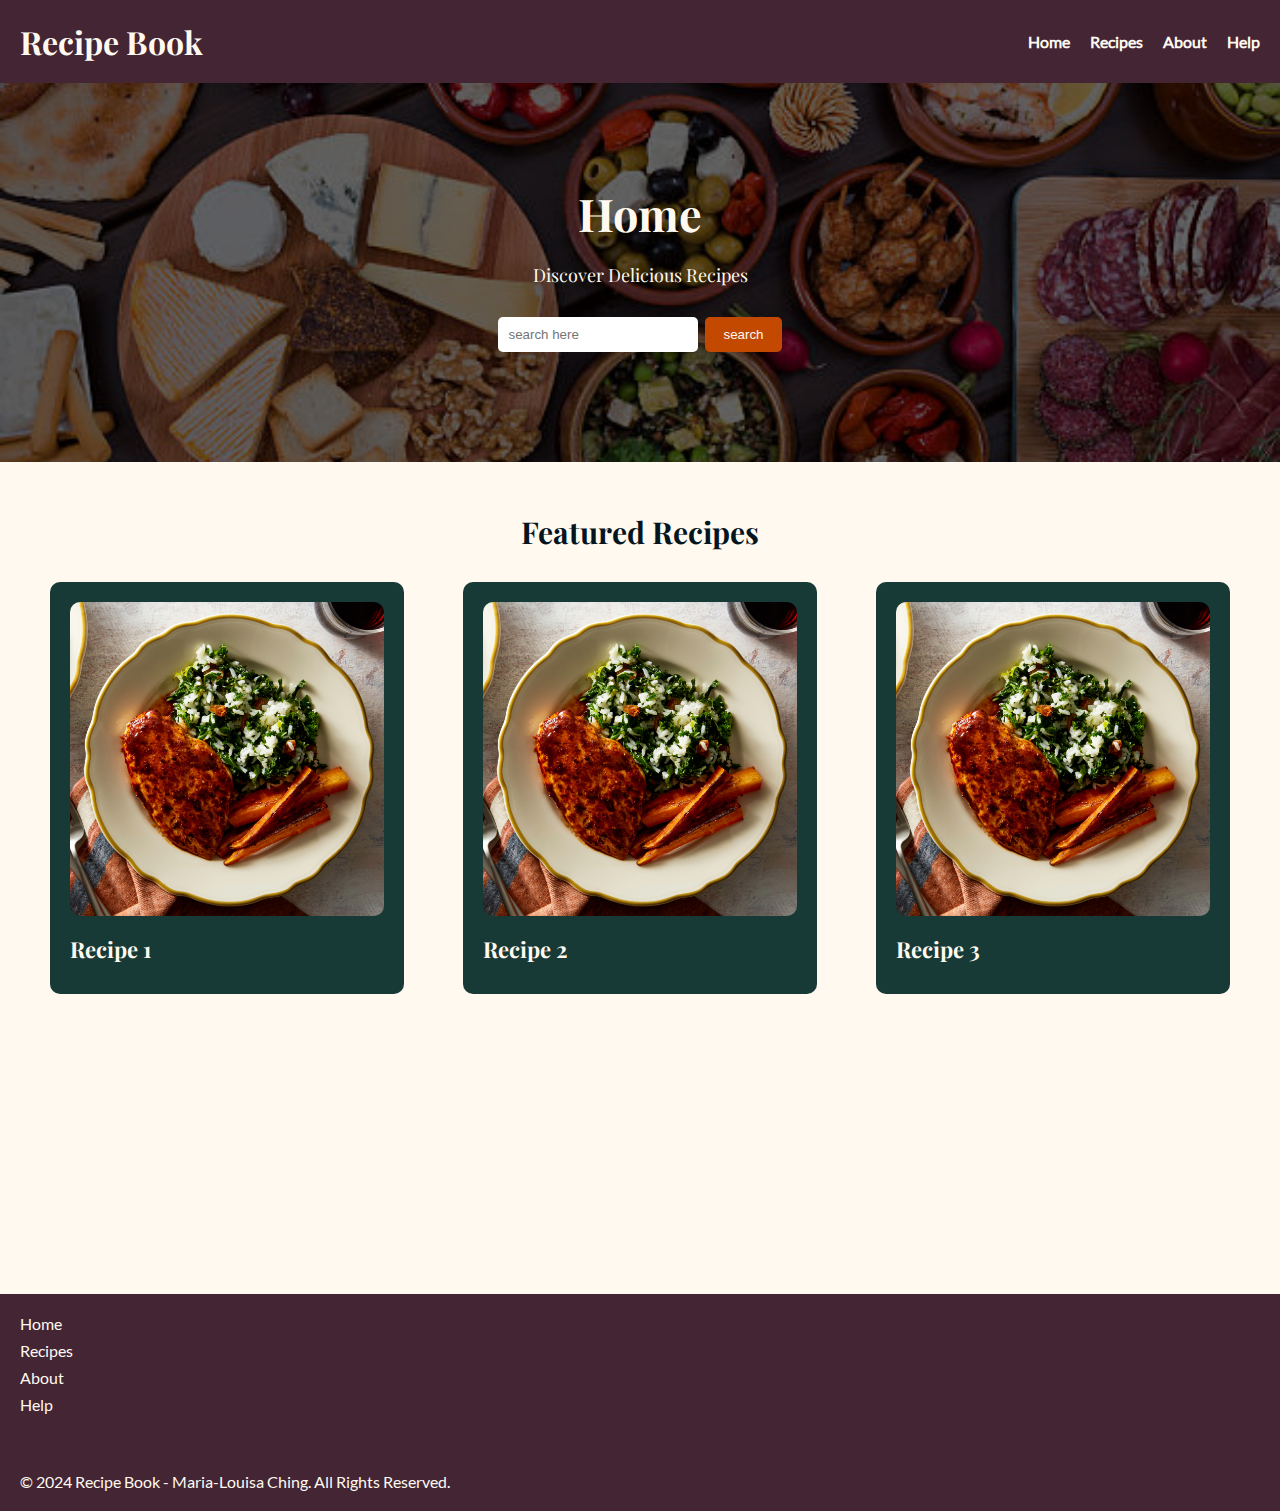
==== index.html @ 3e9623e8 "❕clean" ====
<!DOCTYPE html>
<html lang="en">
<head>
    <meta charset="UTF-8">
    <meta name="viewport" content="width=device-width, initial-scale=1.0">
    <title>home</title>
    <link rel="stylesheet" href="recipes.css">
</head>
<body>

<!-- navigation bar -->
    <header>
        <div class="logo">
            <h1>Recipe Book</h1>
        </div>
        <nav>
            <ul id="nav-list">
                <li><a href="index.html">Home</a></li>
                <li><a href="recipes.html">Recipes</a></li>
                <li><a href="about.html">About</a></li>
                <li><a href="help.html">Help</a></li>
            </ul>
            <!-- Hamburger Menu Icon -->
            <div class="hamburger" id="hamburger">
                <span></span>
                <span></span>
                <span></span>
            </div>
        </nav>
    </header>

<!-- hero -->
    <section class="hero">
        <div class="hero-text">
            <h2>Home</h2>
            <p>Discover Delicious Recipes</p>
            <form action="#" class="search-bar">
                <input type="text" placeholder="search here">
                <button type="submit">search</button>
            </form>
        </div>
    </section>

<!-- featured recipes -->
    <section class="featured-recipes">
        <h2>Featured Recipes</h2>
        <div class="recipe-grid">
            <div class="recipe-card"><a href="recipe-01.html">
                <img src="images/recipe-01.jpg" alt="Recipe 1">
                <h3>Recipe 1</h3></a>
            </div>
            <div class="recipe-card"><a href="recipe-01.html">
                <img src="images/recipe-01.jpg" alt="Recipe 2">
                <h3>Recipe 2</h3></a>
            </div>
            <div class="recipe-card"><a href="recipe-01.html">
                <img src="images/recipe-01.jpg" alt="Recipe 3">
                <h3>Recipe 3</h3></a>
            </div>
        </div>
    </section>

<!-- footer -->
    <footer>
        <div class="footer-links">
            <ul>
                <li><a href="index.html">Home</a></li>
                <li><a href="recipes.html">Recipes</a></li>
                <li><a href="about.html">About</a></li>
                <li><a href="help.html">Help</a></li>
            </ul>
            <p>&copy; 2024 Recipe Book - Maria-Louisa Ching. All Rights Reserved.</p>
        </div>
    </footer>

<!-- script -->
    <script>
        const hamburger = document.getElementById('hamburger');
        const navList = document.getElementById('nav-list');
    
        hamburger.addEventListener('click', () => {
            hamburger.classList.toggle('active');
            navList.classList.toggle('active');
        });
    </script>

</body>
</html>
---- recipes.css ----
/* ------------------------------------------ */
/* COLORS */
:root {
    --primary-bg-color: #fff9ef;
    --primary-font-color: #04151F;
    --secondary-bg-color: #183A37;
    --header-color: #432534;
    --accent-color: #C44900;
}

/* ------------------------------------------ */
/* FONTS */
@font-face {
    font-family: 'lato';
    src: url(fonts/lato/regular-body.ttf);
}

@font-face {
    font-family: 'playfair-display';
    src: url(fonts/playfair-display/regular-headings.ttf);
}


/* ------------------------------------------ */
/* ALL */
* {
    margin: 0;
    padding: 0;
    box-sizing: border-box;
}

body {
    font-family: lato;
    background-color: var(--primary-bg-color);
    color: var(--primary-font-color);
}

header {
    background-color: var(--header-color);
    padding: 20px;
    display: flex;
    justify-content: space-between;
    align-items: center;
}

header .logo h1 {
    color: var(--primary-bg-color);
    font-family: 'playfair-display';
}

nav ul {
    list-style: none;
    display: flex;
    gap: 20px;
}

nav ul li a {
    color: var(--primary-bg-color);
    text-decoration: none;
    font-weight: bold;
    position: relative;
}

nav ul li a::after {
    content: '';
    position: absolute;
    bottom: -5px; 
    left: 0;
    width: 0;
    height: 2px; 
    background-color: var(--accent-color);
    transition: width 0.3s ease; 
}

nav ul li a:hover::after {
    width: 100%; 
} 

/* HAMBURGER */ 
.hamburger {
    display: none;
    flex-direction: column;
    gap: 5px;
    cursor: pointer;
    z-index: 101;
    position: relative; 
    margin-top: 10px;
}

.hamburger span {
    width: 25px;
    height: 3px;
    background-color: var(--primary-bg-color);
    border-radius: 2px;
    transition: all 0.3s ease;
}

/* HAMBURGER - TRANSITION */
.hamburger.active span:nth-child(1) {
    transform: rotate(45deg) translate(5px, 5px);
}

.hamburger.active span:nth-child(2) {
    opacity: 0;
}

.hamburger.active span:nth-child(3) {
    transform: rotate(-45deg) translate(5px, -5px);
}

/* HAMBURGER - SIZE - MOBILE */
@media (max-width: 768px) {
    nav ul {
        position: fixed;
        top: 0;
        right: -100%; 
        width: 100%;
        height: 100%;
        background-color: var(--header-color);
        display: flex;
        flex-direction: column;
        justify-content: center;
        align-items: center;
        gap: 20px;
        transition: right 0.4s ease; 
        z-index: 100;
    }

    nav ul.active {
        right: 0; 
    }

    .hamburger {
        display: flex;
        position: absolute;
        right: 20px;
        top: 20px;
    }

    nav ul li {
        width: 100%;
        text-align: center;

        border: 1px solid rgba(255, 255, 255, 0.7); 
        border-radius: 5px; 
        margin: 5px 0; 
    }

    nav ul li a {
        display: block;
        padding: 15px;
        width: 100%;
        color: var(--primary-bg-color);
        text-decoration: none;
        background-color: var(--header-color);
        font-size: 18px;
        transition: 0.3s ease;
        border-radius: inherit;
    }

    nav ul li a:hover {
        background-color: var(--accent-color);
        border-color: white; 
    }
}


/* HERO */
.hero {
    background-image: url('images/hero-image.jpg'); 
    background-size: cover;
    background-position: center;
    padding: 100px 20px;
    text-align: center;
    color: var(--primary-bg-color);
    position: relative;
}

.hero:before {
    content: '';
    position: absolute;
    top: 0;
    left: 0;
    width: 100%;
    height: 100%;
    background-color: rgba(0, 0, 0, 0.6); 
    z-index: 1;
}

.hero-text {
    position: relative;
    z-index: 2;

    font-size: 30px;
    margin-bottom: 10px;
    font-family: 'playfair-display';
}

.hero p {
    font-size: 18px;
    margin-bottom: 20px;
}

footer {
    background-color: var(--header-color);
    color: var(--primary-bg-color);
    padding: 20px;
    margin-top: 250px;
}

footer .footer-links {
    display: flex;
    flex-direction: column; 
    align-items: flex-start; 
}

footer .footer-links ul {
    list-style-type: none;
    padding: 0; 
    margin-bottom: 50px;
}

footer .footer-links li {
    margin-bottom: 8px; 
}

footer .footer-links a {
    color: var(--primary-bg-color);
    text-decoration: none;
}

footer .footer-links a:hover {
    color: var(--accent-color);
    transition: 0.3s ease;
}

footer p {
    margin: 0;
}

.recipe-card a {
    text-decoration: none;
    color: var(--primary-bg-color);
}

.recipe-card a:hover {
    color: var(--accent-color);
}

/* ------------------------------------------ */
/* HOME - HERO */
.hero {
    background-image: url('images/hero-image.jpg'); 
    background-size: cover;
    background-position: center;
    padding: 100px 20px;
    text-align: center;
    color: var(--primary-bg-color);
    position: relative;
}

.hero:before {
    content: '';
    position: absolute;
    top: 0;
    left: 0;
    width: 100%;
    height: 100%;
    background-color: rgba(0, 0, 0, 0.6); 
    z-index: 1;
}

.hero-text {
    position: relative;
    z-index: 2;

    font-size: 30px;
    margin-bottom: 10px;
    font-family: 'playfair-display';
}

.hero p {
    font-size: 18px;
    margin-bottom: 20px;
}

/* HOME - SEARCH */
.search-bar input[type="text"] {
    padding: 10px;
    width: 200px;
    border: none;
    border-radius: 5px;
}

.search-bar button {
    padding: 10px 18px;
    background-color: var(--accent-color);
    color: var(--primary-bg-color);
    border: none;
    border-radius: 5px;
    cursor: pointer;
}

.search-bar button:hover {
    background-color: var(--primary-bg-color);
    color: var(--accent-color);
    transition: 0.3s ease;
}

/* HOME - FEATURED RECIPES */
.featured-recipes {
    padding: 50px;
    text-align: center;
}

.featured-recipes h2 {
    font-size: 30px;
    margin-bottom: 30px;
    font-family: 'playfair-display';
}

/* HOME - RECIPES */
.recipe-grid {
    display: flex;
    justify-content: space-between;
}

.recipe-card {
    background-color: var(--secondary-bg-color);
    padding: 20px;
    border-radius: 10px;
    color: var(--primary-bg-color);
    text-align: center;
    width: 30%;
}

.recipe-card img {
    width: 100%;
    height: auto;
    border-radius: 10px;
    margin-bottom: 10px;
}

/* HOME - SIZE - TABLET */
@media (max-width: 768px) {
    nav ul {
        flex-direction: column;
        gap: 10px;
    }

    .recipe-grid {
        flex-direction: flex;
    }

    .recipe-card {
        width: 100px;

    }

    header {
        flex-direction: column;
        align-items: flex-start;
    }

    .hero {
        padding: 50px 20px;
    }

    .hero-text {
        font-size: 24px;
    }

    .hero p {
        font-size: 16px;
    }

    .featured-recipes h2 {
        font-size: 28px;
    }

    .search-bar input[type="text"] {
        width: 50%;
    }
}

/* HOME - SIZE - PHONE */
@media (max-width: 480px) {
    .recipe-grid {
        flex-direction: column;
        align-items: center;
    }

    .recipe-card {
        width: 100%; 
        max-width: 50%; 
        margin-bottom: 20px; 
    }

    header {
        flex-direction: column;
        align-items: center;
    }

    nav ul {
        flex-direction: column;
        gap: 10px;
        align-items: center;
    }

    .hero {
        padding: 30px 10px;
    }

    .hero-text {
        font-size: 20px;
    }

    .hero p {
        font-size: 14px;
    }

    .featured-recipes h2 {
        font-size: 24px;
    }
}


/* ------------------------------------------ */
/* ABOUT US - WELCOME */
h2 {
    font-family: 'playfair-display';
    margin-bottom: 20px;
}

.about-intro {
    padding: 50px 10px;
}

.contact-form {
    padding: 10px;
}

.contact-form form {
    display: flex;
    flex-direction: column;
    align-items: center; 
    padding-bottom: 100px;  
}

.contact-form label {
    margin: 10px 0;
}

.contact-form input,
.contact-form textarea {
    width: 100%;
    max-width: 300px; 
    padding: 10px;
    margin-bottom: 20px; 
    border-radius: 5px;
    border: 1px solid var(--accent-color); 
}

/* ABOUT US - SEND */
.contact-form button {
    padding: 10px 20px;
    background-color: var(--accent-color);
    color: var(--primary-bg-color);
    border: none;
    border-radius: 5px;
    cursor: pointer;
    transition: 0.3s ease;  
}

.contact-form button:hover {
    background-color: var(--primary-bg-color);
    color: var(--accent-color);
    transition: 0.3s ease;
    border: 3px solid var(--accent-color)
}

/* ------------------------------------------ */
/* RECIPES */
.recipe-listing {
    padding: 50px;
    text-align: center;
}

.recipe-listing h2 {
    font-size: 30px;
    margin-bottom: 40px;
    color: var(--header-color);
}

/* RECIPES - GRID */
.recipe-grid {
    display: flex;
    justify-content: space-between;
    gap: 30px;
    flex-wrap: wrap;
}

.recipe-card {
    background-color: var(--secondary-bg-color);
    padding: 20px;
    border-radius: 10px;
    color: var(--primary-bg-color);
    width: 30%;
    transition: transform 0.3s;
    text-align: left;
}

.recipe-card:hover {
    transform: translateY(-10px);
}

.recipe-card img {
    width: 100%;
    height: auto;
    border-radius: 10px;
    margin-bottom: 15px;
}

.recipe-card h3 {
    font-family: 'playfair-display';
    font-size: 22px;
    margin-bottom: 10px;
}

.recipe-card p {
    font-size: 16px;
    line-height: 1.6;
}

/* RECIPES - PAGES */
.pages {
    display: flex;
    justify-content: center;
    margin-top: 50px;
}

.pages a {
    color: var(--primary-font-color);
    text-decoration: none;
    padding: 10px 20px;
    margin: 0 5px;
    border: 1px solid var(--primary-font-color);
    border-radius: 5px;
    transition: background-color 0.3s;
}

.pages a:hover {
    background-color: var(--accent-color);
    color: var(--primary-bg-color);
}

/* ------------------------------------------ */
/* RECIPE ONE */
.single-recipe {
    padding: 50px;
    background-color: var(--primary-bg-color);
}

.recipe-header h1 {
    font-size: 36px;
    color: var(--header-color);
    font-family: 'playfair-display';
    text-align: center;
    margin-bottom: 20px;
}

.recipe-image img {
    width: 100%;
    height: auto;
    border-radius: 10px;
    margin-bottom: 30px;
    max-width: 300px; /* Set a maximum width for desktop screens */
    display: block;
    margin-left: auto;
    margin-right: auto;
}

.ingredients-section,
.instructions-section {
    background-color: var(--secondary-bg-color);
    padding: 20px;
    border-radius: 10px;
    margin-bottom: 30px;
}

.ingredients-section h2,
.instructions-section h2 {
    font-size: 28px;
    margin-bottom: 15px;
    font-family: 'playfair-display';
    color: var(--primary-bg-color);
}

.ingredients-section ul {
    list-style: none;
    padding: 0;
}

.ingredients-section li {
    font-size: 18px;
    margin-bottom: 10px;
    color: var(--primary-bg-color);
}

.ingredients-section input[type="checkbox"] {
    margin-right: 10px;
}

.instructions-section ol {
    padding-left: 20px;
    font-size: 18px;
    color: var(--primary-bg-color);
}

.instructions-section li {
    margin-bottom: 15px;
}

/* Responsive for Mobile */
@media (max-width: 768px) {
    .recipe-image img {
        width: 100%;
        max-width: 100%; 
    }
}

/* ------------------------------------------ */
/* HELP */
.help-section {
    padding: 20px 10px; 
    margin-bottom: 100px;
    border-radius: 10px; 
    box-shadow: 0 2px 10px rgba(0, 0, 0, 0.1);
    background-color: white;
    margin: 80px;
}

.help-section h2,
.help-section h3 {
    color: var(--header-color); 
    font-family: 'playfair-display';
}

.help-section p,
.help-section ul {
    margin-bottom: 20px; 
    list-style-type: none; 
}
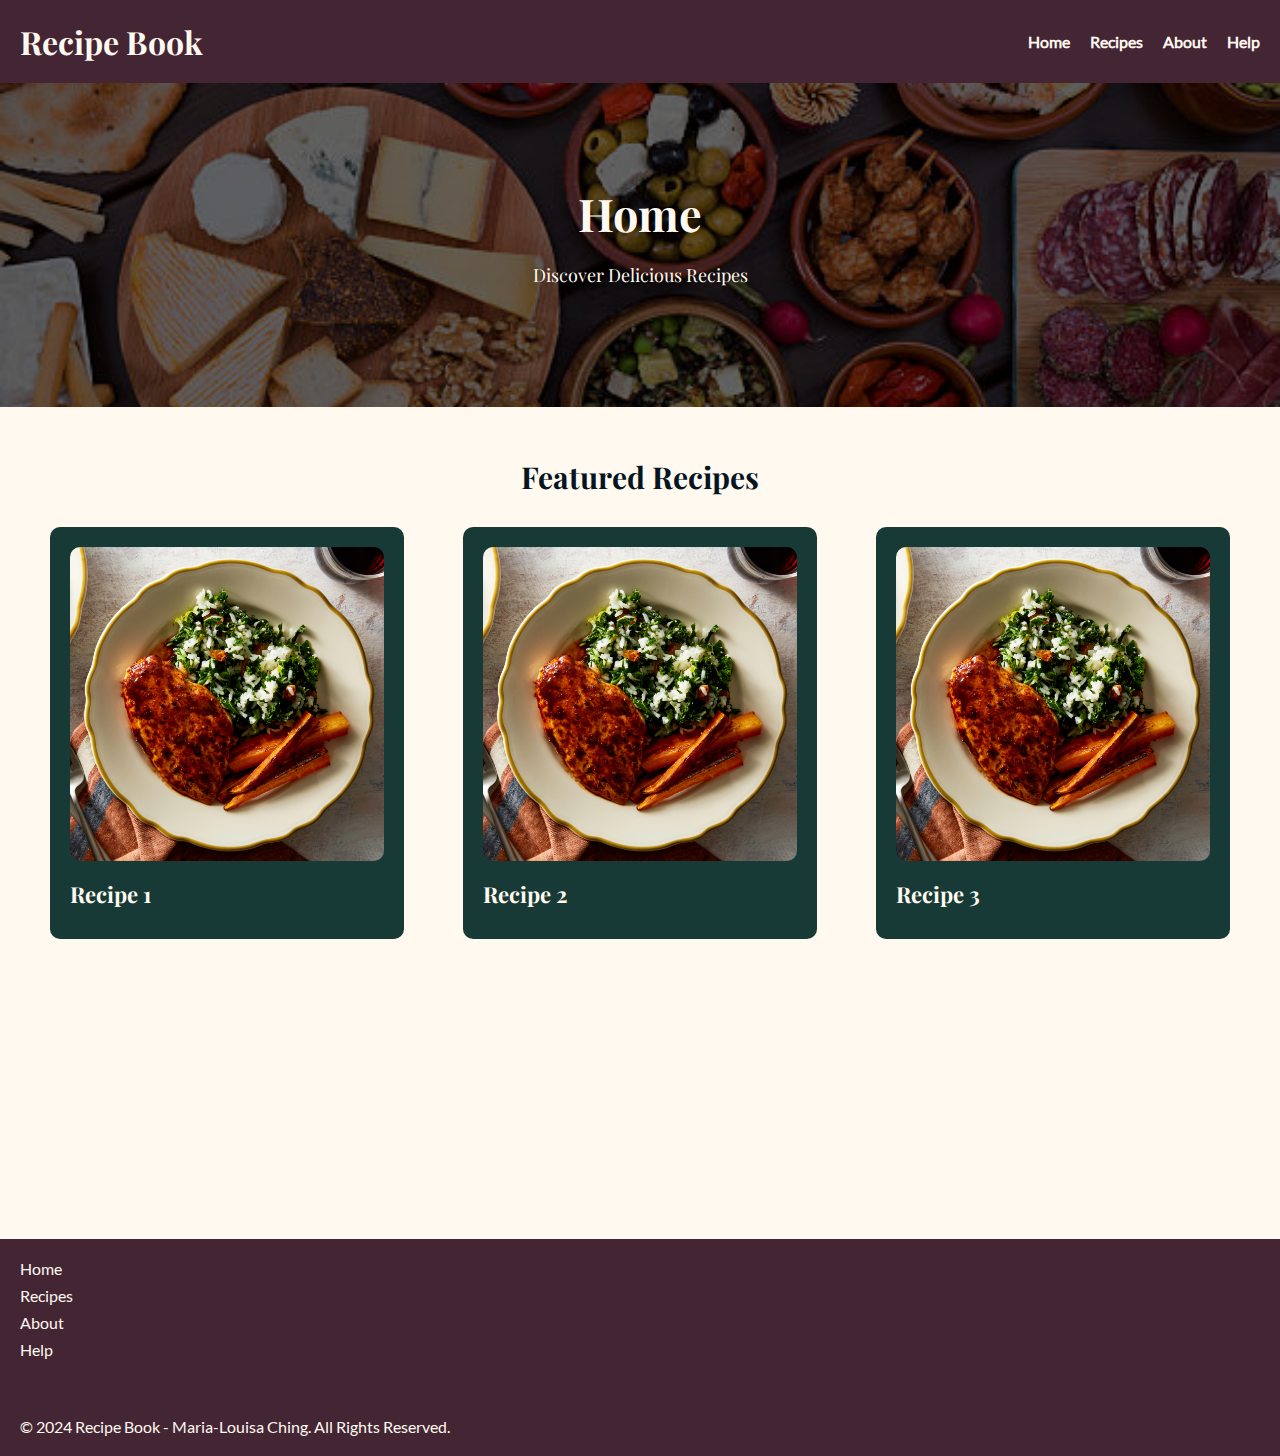
==== commit bb722b93: "❕index" ====
--- a/index.html
+++ b/index.html
@@ -34,10 +34,6 @@
         <div class="hero-text">
             <h2>Home</h2>
             <p>Discover Delicious Recipes</p>
-            <form action="#" class="search-bar">
-                <input type="text" placeholder="search here">
-                <button type="submit">search</button>
-            </form>
         </div>
     </section>
 
--- a/recipes.css
+++ b/recipes.css
@@ -288,8 +288,9 @@
 .search-bar input[type="text"] {
     padding: 10px;
     width: 200px;
-    border: none;
+    border: 2px solid var(--accent-color);
     border-radius: 5px;
+    margin-bottom: 25px;
 }
 
 .search-bar button {
@@ -302,7 +303,7 @@
 }
 
 .search-bar button:hover {
-    background-color: var(--primary-bg-color);
+    background-color: var(--header-color);
     color: var(--accent-color);
     transition: 0.3s ease;
 }
@@ -391,10 +392,10 @@
     }
 
     .recipe-card {
-        width: 100%; 
-        max-width: 50%; 
+        width: 100% !important;
         margin-bottom: 20px; 
     }
+
 
     header {
         flex-direction: column;
@@ -530,6 +531,12 @@
 .recipe-card p {
     font-size: 16px;
     line-height: 1.6;
+}
+
+@media (min-width: 600px) and (max-width: 1024px) {
+    .recipe-card {
+        width: 45%; /* Widen the cards to take more space on tablet screens */
+    }
 }
 
 /* RECIPES - PAGES */
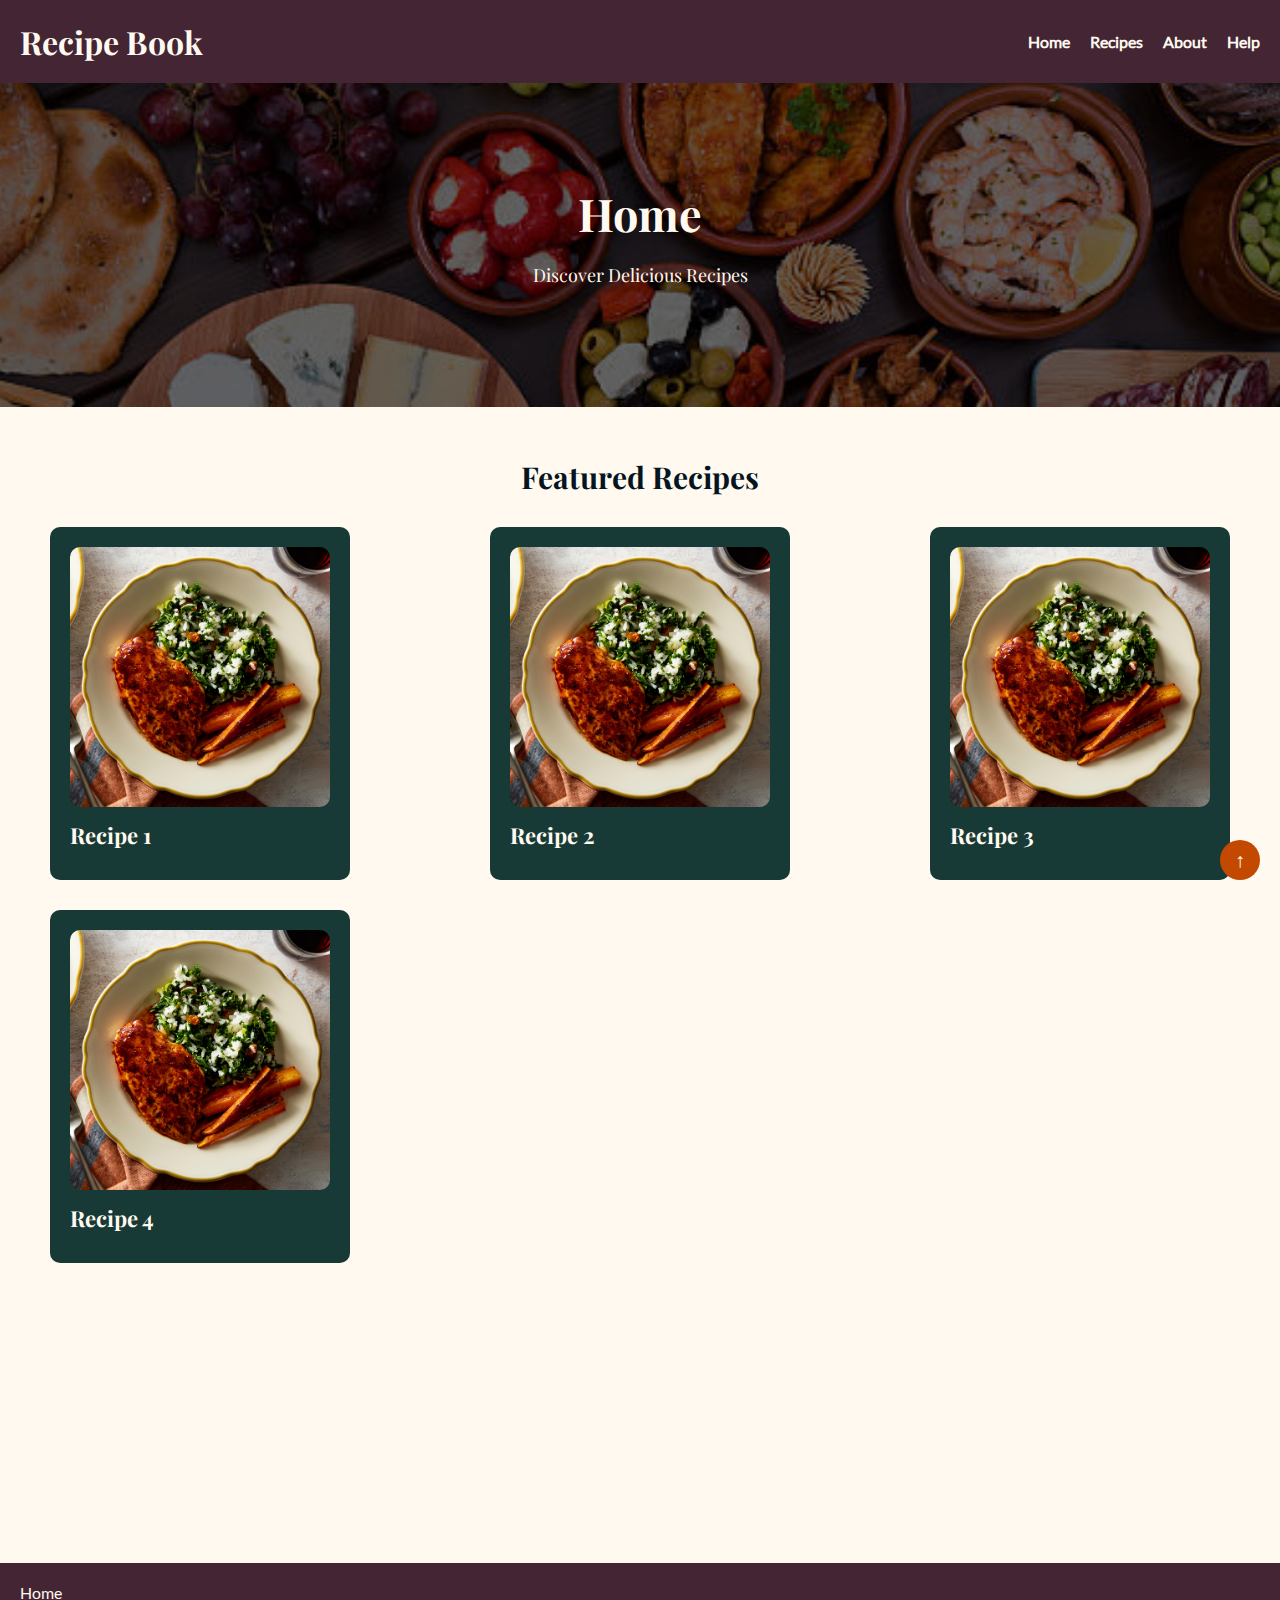
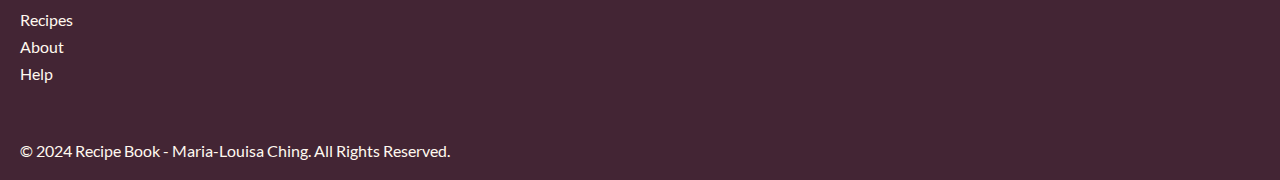
==== commit 3f8f912a: "❕index" ====
--- a/index.html
+++ b/index.html
@@ -8,7 +8,7 @@
 </head>
 <body>
 
-<!-- navigation bar -->
+<!-- NAVIGATION -->
     <header>
         <div class="logo">
             <h1>Recipe Book</h1>
@@ -20,7 +20,8 @@
                 <li><a href="about.html">About</a></li>
                 <li><a href="help.html">Help</a></li>
             </ul>
-            <!-- Hamburger Menu Icon -->
+
+<!-- HAMBURGER -->
             <div class="hamburger" id="hamburger">
                 <span></span>
                 <span></span>
@@ -29,7 +30,7 @@
         </nav>
     </header>
 
-<!-- hero -->
+<!-- HERO -->
     <section class="hero">
         <div class="hero-text">
             <h2>Home</h2>
@@ -37,7 +38,7 @@
         </div>
     </section>
 
-<!-- featured recipes -->
+<!-- RECIPES -->
     <section class="featured-recipes">
         <h2>Featured Recipes</h2>
         <div class="recipe-grid">
@@ -53,10 +54,19 @@
                 <img src="images/recipe-01.jpg" alt="Recipe 3">
                 <h3>Recipe 3</h3></a>
             </div>
+            <div class="recipe-card"><a href="recipe-01.html">
+                <img src="images/recipe-01.jpg" alt="Recipe 3">
+                <h3>Recipe 4</h3></a>
+            </div>
         </div>
     </section>
 
-<!-- footer -->
+<!-- SCROLL -->
+    <button class="scroll-top" onclick="window.scrollTo({ top: 0, behavior: 'smooth' })">
+        ↑
+    </button>
+
+<!-- FOOTER -->
     <footer>
         <div class="footer-links">
             <ul>
@@ -69,7 +79,7 @@
         </div>
     </footer>
 
-<!-- script -->
+<!-- SCRIPT -->
     <script>
         const hamburger = document.getElementById('hamburger');
         const navList = document.getElementById('nav-list');
@@ -78,6 +88,10 @@
             hamburger.classList.toggle('active');
             navList.classList.toggle('active');
         });
+
+        window.addEventListener('scroll', () => {
+        document.body.classList.toggle('scrolled', window.scrollY > 100);
+        });
     </script>
 
 </body>
--- a/recipes.css
+++ b/recipes.css
@@ -20,7 +20,6 @@
     src: url(fonts/playfair-display/regular-headings.ttf);
 }
 
-
 /* ------------------------------------------ */
 /* ALL */
 * {
@@ -48,6 +47,8 @@
     font-family: 'playfair-display';
 }
 
+/* ------------------------------------------ */
+/* NAVIGATION */
 nav ul {
     list-style: none;
     display: flex;
@@ -76,6 +77,7 @@
     width: 100%; 
 } 
 
+/* ------------------------------------------ */
 /* HAMBURGER */ 
 .hamburger {
     display: none;
@@ -95,7 +97,6 @@
     transition: all 0.3s ease;
 }
 
-/* HAMBURGER - TRANSITION */
 .hamburger.active span:nth-child(1) {
     transform: rotate(45deg) translate(5px, 5px);
 }
@@ -108,7 +109,6 @@
     transform: rotate(-45deg) translate(5px, -5px);
 }
 
-/* HAMBURGER - SIZE - MOBILE */
 @media (max-width: 768px) {
     nav ul {
         position: fixed;
@@ -164,12 +164,60 @@
     }
 }
 
-
-/* HERO */
+/* ------------------------------------------ */
+/* FOOTER */
+footer {
+    background-color: var(--header-color);
+    color: var(--primary-bg-color);
+    padding: 20px;
+    margin-top: 250px;
+}
+
+footer .footer-links {
+    display: flex;
+    flex-direction: column; 
+    align-items: flex-start; 
+}
+
+footer .footer-links ul {
+    list-style-type: none;
+    padding: 0; 
+    margin-bottom: 50px;
+}
+
+footer .footer-links li {
+    margin-bottom: 8px; 
+}
+
+footer .footer-links a {
+    color: var(--primary-bg-color);
+    text-decoration: none;
+}
+
+footer .footer-links a:hover {
+    color: var(--accent-color);
+    transition: 0.3s ease;
+}
+
+footer p {
+    margin: 0;
+}
+
+.recipe-card a {
+    text-decoration: none;
+    color: var(--primary-bg-color);
+}
+
+.recipe-card a:hover {
+    color: var(--accent-color);
+}
+
+/* HOME */
 .hero {
     background-image: url('images/hero-image.jpg'); 
     background-size: cover;
     background-position: center;
+    background-attachment: fixed;
     padding: 100px 20px;
     text-align: center;
     color: var(--primary-bg-color);
@@ -201,90 +249,116 @@
     margin-bottom: 20px;
 }
 
-footer {
-    background-color: var(--header-color);
-    color: var(--primary-bg-color);
+.recipe-grid {
+    display: flex;
+    flex-direction: row; 
+    justify-content: center;
+    gap: 20px;
+    flex-wrap: wrap; 
+}
+
+.recipe-card {
+    background-color: var(--secondary-bg-color);
     padding: 20px;
-    margin-top: 250px;
-}
-
-footer .footer-links {
-    display: flex;
-    flex-direction: column; 
-    align-items: flex-start; 
-}
-
-footer .footer-links ul {
-    list-style-type: none;
-    padding: 0; 
-    margin-bottom: 50px;
-}
-
-footer .footer-links li {
-    margin-bottom: 8px; 
-}
-
-footer .footer-links a {
-    color: var(--primary-bg-color);
-    text-decoration: none;
-}
-
-footer .footer-links a:hover {
-    color: var(--accent-color);
-    transition: 0.3s ease;
-}
-
-footer p {
-    margin: 0;
-}
-
-.recipe-card a {
-    text-decoration: none;
-    color: var(--primary-bg-color);
-}
-
-.recipe-card a:hover {
-    color: var(--accent-color);
-}
-
-/* ------------------------------------------ */
-/* HOME - HERO */
-.hero {
-    background-image: url('images/hero-image.jpg'); 
-    background-size: cover;
-    background-position: center;
-    padding: 100px 20px;
+    border-radius: 10px;
+    color: var(--primary-bg-color);
+    width: 30%;
+    max-width: 300px; 
+    transition: transform 0.3s;
     text-align: center;
-    color: var(--primary-bg-color);
-    position: relative;
-}
-
-.hero:before {
-    content: '';
-    position: absolute;
-    top: 0;
-    left: 0;
+}
+
+.recipe-card img {
     width: 100%;
-    height: 100%;
-    background-color: rgba(0, 0, 0, 0.6); 
-    z-index: 1;
-}
-
-.hero-text {
-    position: relative;
-    z-index: 2;
-
-    font-size: 30px;
+    height: auto;
+    border-radius: 10px;
     margin-bottom: 10px;
-    font-family: 'playfair-display';
-}
-
-.hero p {
-    font-size: 18px;
-    margin-bottom: 20px;
-}
-
-/* HOME - SEARCH */
+}
+
+@media (max-width: 768px) {
+    nav ul {
+        flex-direction: column;
+        gap: 10px;
+    }
+
+    .recipe-grid {
+        flex-direction: column;
+        align-items: center; 
+    }
+    
+    .recipe-card {
+        width: 80%;
+        margin-bottom: 20px;
+    }
+
+    header {
+        flex-direction: column;
+        align-items: flex-start;
+    }
+
+    .hero {
+        padding: 50px 20px;
+    }
+
+    .hero-text {
+        font-size: 24px;
+    }
+
+    .hero p {
+        font-size: 16px;
+    }
+
+    .featured-recipes h2 {
+        font-size: 28px;
+    }
+
+    .search-bar input[type="text"] {
+        width: 50%;
+    }
+}
+
+@media (max-width: 480px) {
+    .recipe-grid {
+        flex-direction: column;
+        align-items: center;
+    }
+
+    .recipe-card {
+        width: 90%;
+        margin-bottom: 20px; 
+    }
+
+
+    header {
+        flex-direction: column;
+        align-items: center;
+    }
+
+    nav ul {
+        flex-direction: column;
+        gap: 10px;
+        align-items: center;
+    }
+
+    .hero {
+        padding: 30px 10px;
+    }
+
+    .hero-text {
+        font-size: 20px;
+    }
+
+    .hero p {
+        font-size: 14px;
+    }
+
+    .featured-recipes h2 {
+        font-size: 24px;
+    }
+}
+
+/* ------------------------------------------ */
+/* RECIPES */
 .search-bar input[type="text"] {
     padding: 10px;
     width: 200px;
@@ -308,7 +382,6 @@
     transition: 0.3s ease;
 }
 
-/* HOME - FEATURED RECIPES */
 .featured-recipes {
     padding: 50px;
     text-align: center;
@@ -320,10 +393,22 @@
     font-family: 'playfair-display';
 }
 
-/* HOME - RECIPES */
+.recipe-listing {
+    padding: 50px;
+    text-align: center;
+}
+
+.recipe-listing h2 {
+    font-size: 30px;
+    margin-bottom: 40px;
+    color: var(--header-color);
+}
+
 .recipe-grid {
     display: flex;
     justify-content: space-between;
+    gap: 30px;
+    flex-wrap: wrap;
 }
 
 .recipe-card {
@@ -331,8 +416,14 @@
     padding: 20px;
     border-radius: 10px;
     color: var(--primary-bg-color);
-    text-align: center;
     width: 30%;
+    transition: transform 0.3s;
+    text-align: left;
+}
+
+.recipe-card:hover {
+    transform: translateY(-10px) scale(1.02);
+    box-shadow: 0 4px 10px rgba(0, 0, 0, 0.15);
 }
 
 .recipe-card img {
@@ -342,92 +433,100 @@
     margin-bottom: 10px;
 }
 
-/* HOME - SIZE - TABLET */
-@media (max-width: 768px) {
-    nav ul {
-        flex-direction: column;
-        gap: 10px;
-    }
-
-    .recipe-grid {
-        flex-direction: flex;
-    }
-
-    .recipe-card {
-        width: 100px;
-
-    }
-
-    header {
-        flex-direction: column;
-        align-items: flex-start;
-    }
-
-    .hero {
-        padding: 50px 20px;
-    }
-
-    .hero-text {
-        font-size: 24px;
-    }
-
-    .hero p {
-        font-size: 16px;
-    }
-
-    .featured-recipes h2 {
-        font-size: 28px;
-    }
-
-    .search-bar input[type="text"] {
-        width: 50%;
-    }
-}
-
-/* HOME - SIZE - PHONE */
-@media (max-width: 480px) {
-    .recipe-grid {
-        flex-direction: column;
-        align-items: center;
-    }
-
-    .recipe-card {
-        width: 100% !important;
-        margin-bottom: 20px; 
-    }
-
-
-    header {
-        flex-direction: column;
-        align-items: center;
-    }
-
-    nav ul {
-        flex-direction: column;
-        gap: 10px;
-        align-items: center;
-    }
-
-    .hero {
-        padding: 30px 10px;
-    }
-
-    .hero-text {
-        font-size: 20px;
-    }
-
-    .hero p {
-        font-size: 14px;
-    }
-
-    .featured-recipes h2 {
-        font-size: 24px;
-    }
-}
-
-
-/* ------------------------------------------ */
-/* ABOUT US - WELCOME */
+.recipe-card h3 {
+    font-family: 'playfair-display';
+    font-size: 22px;
+    margin-bottom: 10px;
+}
+
+.recipe-card p {
+    font-size: 16px;
+    line-height: 1.6;
+}
+
+.filters {
+    display: flex;
+    flex-direction: row;
+    margin-bottom: 20px;
+    justify-content: space-between;
+}
+
+.filters label {
+    margin-top: 10px;
+    font-family: 'lato';
+    margin-bottom: 10px;
+}
+
+.filters select {
+    padding: 10px;
+    border: 1px solid var(--secondary-bg-color);
+    border-radius: 4px;
+}
+
+.pages {
+    display: flex;
+    justify-content: center;
+    margin-top: 50px;
+}
+
+.pages a {
+    color: var(--primary-font-color);
+    text-decoration: none;
+    padding: 10px 20px;
+    margin: 0 5px;
+    border: 1px solid var(--primary-font-color);
+    border-radius: 5px;
+    transition: background-color 0.3s;
+}
+
+.pages a:hover {
+    background-color: var(--accent-color);
+    color: var(--primary-bg-color);
+}
+
+/* ------------------------------------------ */
+/* ERROR */ 
+.error-page {
+    text-align: center;
+    padding: 50px;
+    border-radius: 10px;
+    color: var(--secondary-bg-color);
+    margin-top: 180px;
+    width: auto;
+}
+
+.error-page h1 {
+    font-size: 36px;
+    font-family: 'playfair-display', serif;
+    margin-bottom: 20px;
+}
+
+.error-page p {
+    font-size: 18px;
+    margin-bottom: 30px;
+    line-height: 1.6;
+}
+
+.error-page a {
+    padding: 12px 25px;
+    background-color: var(--accent-color);
+    color: var(--primary-bg-color);
+    text-decoration: none;
+    border-radius: 5px;
+    transition: background-color 0.3s ease;
+}
+
+.error-page a:hover {
+    background-color: var(--primary-bg-color);
+    color: var(--accent-color);
+}
+
+.search-bar a {
+    text-decoration: none;
+}
+
+/* ------------------------------------------ */
+/* ABOUT */
 h2 {
     font-family: 'playfair-display';
     margin-bottom: 20px;
@@ -462,7 +561,6 @@
     border: 1px solid var(--accent-color); 
 }
 
-/* ABOUT US - SEND */
 .contact-form button {
     padding: 10px 20px;
     background-color: var(--accent-color);
@@ -481,94 +579,13 @@
 }
 
 /* ------------------------------------------ */
-/* RECIPES */
-.recipe-listing {
-    padding: 50px;
-    text-align: center;
-}
-
-.recipe-listing h2 {
-    font-size: 30px;
-    margin-bottom: 40px;
-    color: var(--header-color);
-}
-
-/* RECIPES - GRID */
-.recipe-grid {
-    display: flex;
-    justify-content: space-between;
-    gap: 30px;
-    flex-wrap: wrap;
-}
-
-.recipe-card {
-    background-color: var(--secondary-bg-color);
-    padding: 20px;
-    border-radius: 10px;
-    color: var(--primary-bg-color);
-    width: 30%;
-    transition: transform 0.3s;
-    text-align: left;
-}
-
-.recipe-card:hover {
-    transform: translateY(-10px);
-}
-
-.recipe-card img {
-    width: 100%;
-    height: auto;
-    border-radius: 10px;
-    margin-bottom: 15px;
-}
-
-.recipe-card h3 {
-    font-family: 'playfair-display';
-    font-size: 22px;
-    margin-bottom: 10px;
-}
-
-.recipe-card p {
-    font-size: 16px;
-    line-height: 1.6;
-}
-
-@media (min-width: 600px) and (max-width: 1024px) {
-    .recipe-card {
-        width: 45%; /* Widen the cards to take more space on tablet screens */
-    }
-}
-
-/* RECIPES - PAGES */
-.pages {
-    display: flex;
-    justify-content: center;
-    margin-top: 50px;
-}
-
-.pages a {
-    color: var(--primary-font-color);
-    text-decoration: none;
-    padding: 10px 20px;
-    margin: 0 5px;
-    border: 1px solid var(--primary-font-color);
-    border-radius: 5px;
-    transition: background-color 0.3s;
-}
-
-.pages a:hover {
-    background-color: var(--accent-color);
-    color: var(--primary-bg-color);
-}
-
-/* ------------------------------------------ */
-/* RECIPE ONE */
+/* SINGLE RECIPE */
 .single-recipe {
     padding: 50px;
     background-color: var(--primary-bg-color);
 }
 
-.recipe-header h1 {
+.recipe-header h2 {
     font-size: 36px;
     color: var(--header-color);
     font-family: 'playfair-display';
@@ -581,10 +598,18 @@
     height: auto;
     border-radius: 10px;
     margin-bottom: 30px;
-    max-width: 300px; /* Set a maximum width for desktop screens */
+    max-width: 300px; 
     display: block;
     margin-left: auto;
     margin-right: auto;
+}
+
+.ingredients-section h3,
+.instructions-section h3 {
+    font-size: 28px;
+    margin-bottom: 15px;
+    font-family: 'playfair-display';
+    color: var(--primary-bg-color);
 }
 
 .ingredients-section,
@@ -595,14 +620,6 @@
     margin-bottom: 30px;
 }
 
-.ingredients-section h2,
-.instructions-section h2 {
-    font-size: 28px;
-    margin-bottom: 15px;
-    font-family: 'playfair-display';
-    color: var(--primary-bg-color);
-}
-
 .ingredients-section ul {
     list-style: none;
     padding: 0;
@@ -628,7 +645,6 @@
     margin-bottom: 15px;
 }
 
-/* Responsive for Mobile */
 @media (max-width: 768px) {
     .recipe-image img {
         width: 100%;
@@ -657,4 +673,28 @@
 .help-section ul {
     margin-bottom: 20px; 
     list-style-type: none; 
-}+}
+
+/* SCROLL */
+.scroll-top {
+    position: fixed;
+    bottom: 20px;
+    right: 20px;
+    display: none;
+    width: 40px; 
+    height: 40px; 
+    background-color: var(--accent-color);
+    color: var(--primary-bg-color);
+    border: none;
+    border-radius: 50%;
+    cursor: pointer;
+    font-size: 20px;
+        display: flex;
+    align-items: center;
+    justify-content: center;
+}
+
+body.scrolled .scroll-top {
+    display: block;
+}
+
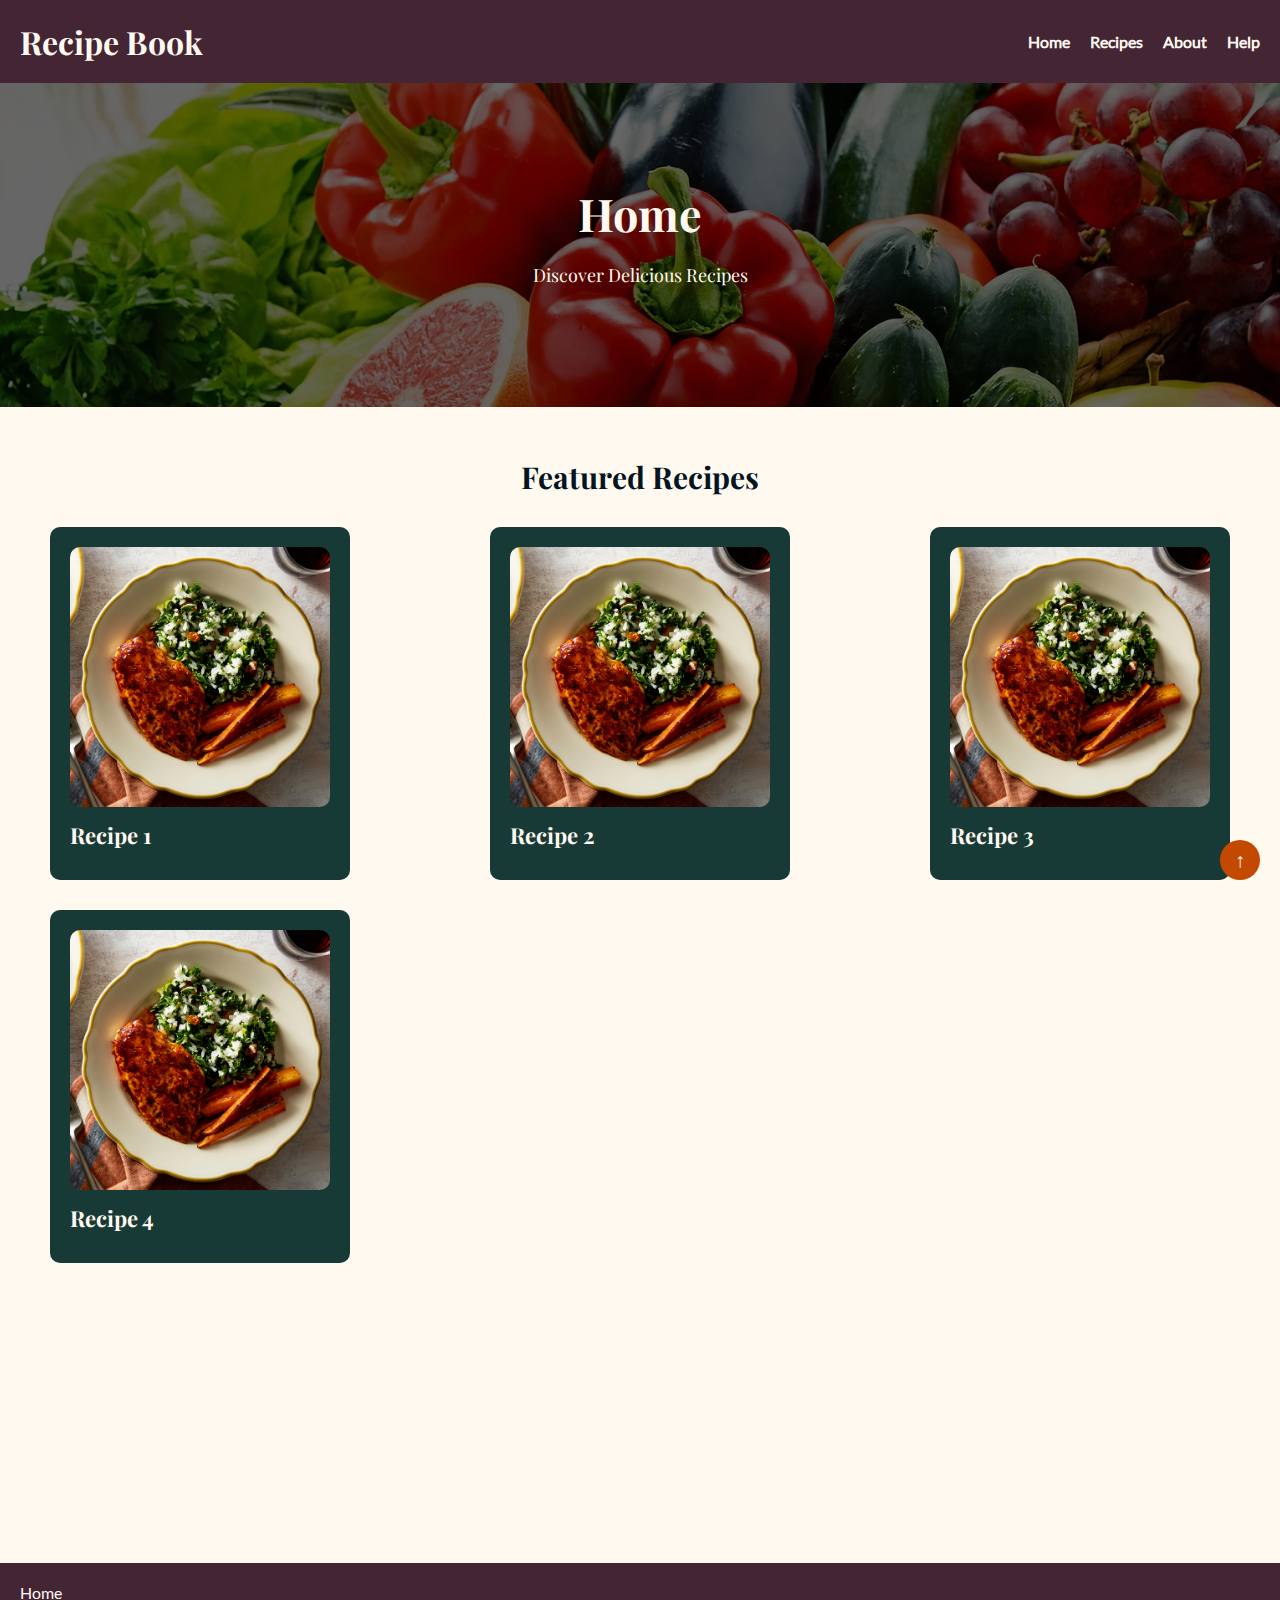
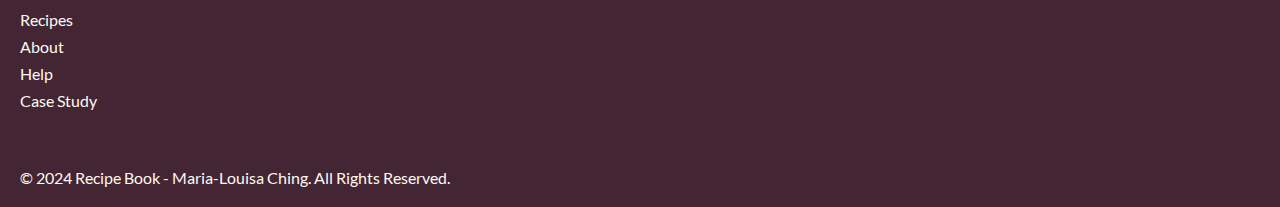
==== commit a4655978: "❕case" ====
--- a/index.html
+++ b/index.html
@@ -74,6 +74,7 @@
                 <li><a href="recipes.html">Recipes</a></li>
                 <li><a href="about.html">About</a></li>
                 <li><a href="help.html">Help</a></li>
+                <li><a href="case-study.html">Case Study</a></li>
             </ul>
             <p>&copy; 2024 Recipe Book - Maria-Louisa Ching. All Rights Reserved.</p>
         </div>
--- a/recipes.css
+++ b/recipes.css
@@ -214,7 +214,7 @@
 
 /* HOME */
 .hero {
-    background-image: url('images/hero-image.jpg'); 
+    background-image: url('images/hero-image.webp'); 
     background-size: cover;
     background-position: center;
     background-attachment: fixed;
@@ -698,3 +698,13 @@
     display: block;
 }
 
+/* PAGES */
+.pages a {
+    transition: transform 0.2s ease, background-color 0.3s ease;
+}
+
+.pages a:hover {
+    background-color: var(--accent-color);
+    color: var(--primary-bg-color);
+    transform: scale(1.1);
+}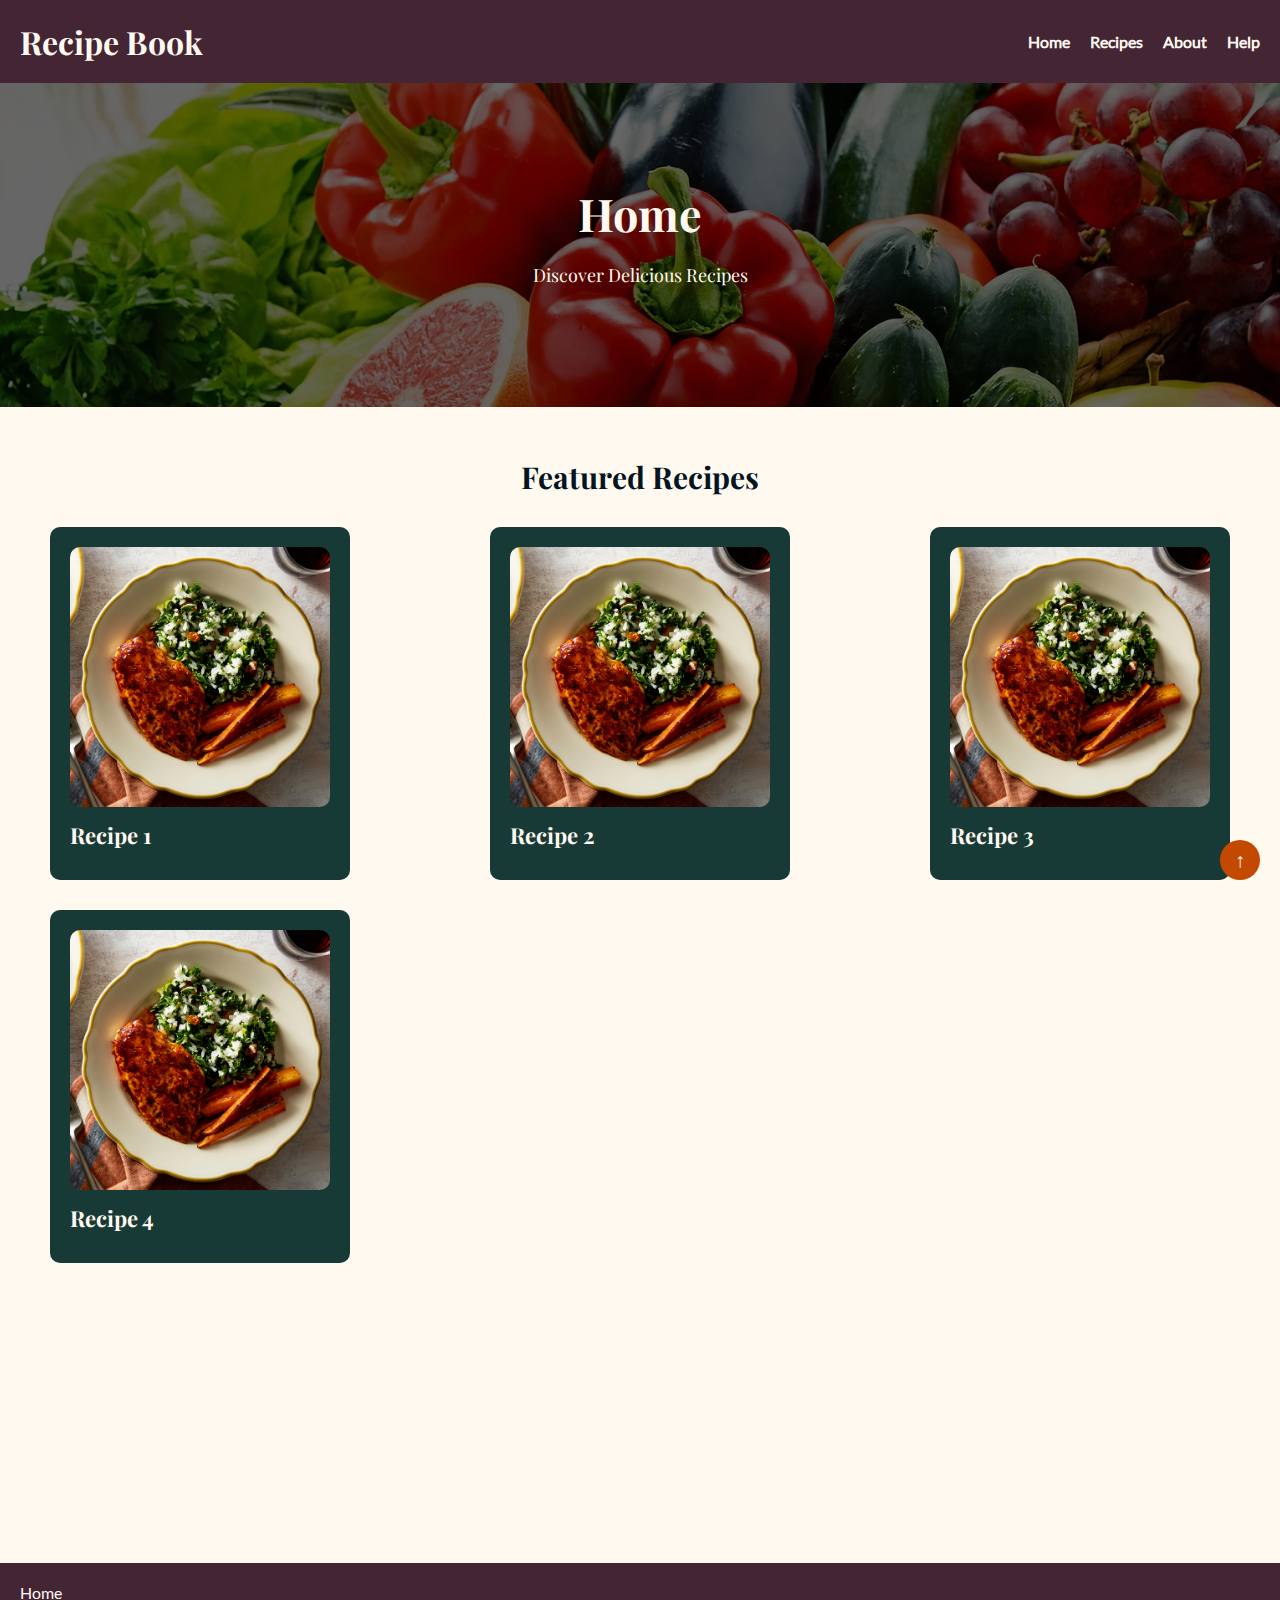
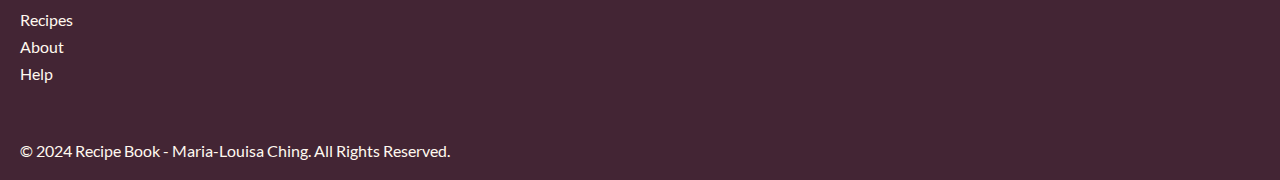
==== commit 062cb65a: "❕php" ====
--- a/index.html
+++ b/index.html
@@ -42,19 +42,19 @@
     <section class="featured-recipes">
         <h2>Featured Recipes</h2>
         <div class="recipe-grid">
-            <div class="recipe-card"><a href="recipe-01.html">
+            <div class="recipe-card"><a href="recipe-detail.html">
                 <img src="images/recipe-01.jpg" alt="Recipe 1">
                 <h3>Recipe 1</h3></a>
             </div>
-            <div class="recipe-card"><a href="recipe-01.html">
+            <div class="recipe-card"><a href="recipe-detail.html">
                 <img src="images/recipe-01.jpg" alt="Recipe 2">
                 <h3>Recipe 2</h3></a>
             </div>
-            <div class="recipe-card"><a href="recipe-01.html">
+            <div class="recipe-card"><a href="recipe-detail.html">
                 <img src="images/recipe-01.jpg" alt="Recipe 3">
                 <h3>Recipe 3</h3></a>
             </div>
-            <div class="recipe-card"><a href="recipe-01.html">
+            <div class="recipe-card"><a href="recipe-detail.html">
                 <img src="images/recipe-01.jpg" alt="Recipe 3">
                 <h3>Recipe 4</h3></a>
             </div>
@@ -74,7 +74,6 @@
                 <li><a href="recipes.html">Recipes</a></li>
                 <li><a href="about.html">About</a></li>
                 <li><a href="help.html">Help</a></li>
-                <li><a href="case-study.html">Case Study</a></li>
             </ul>
             <p>&copy; 2024 Recipe Book - Maria-Louisa Ching. All Rights Reserved.</p>
         </div>
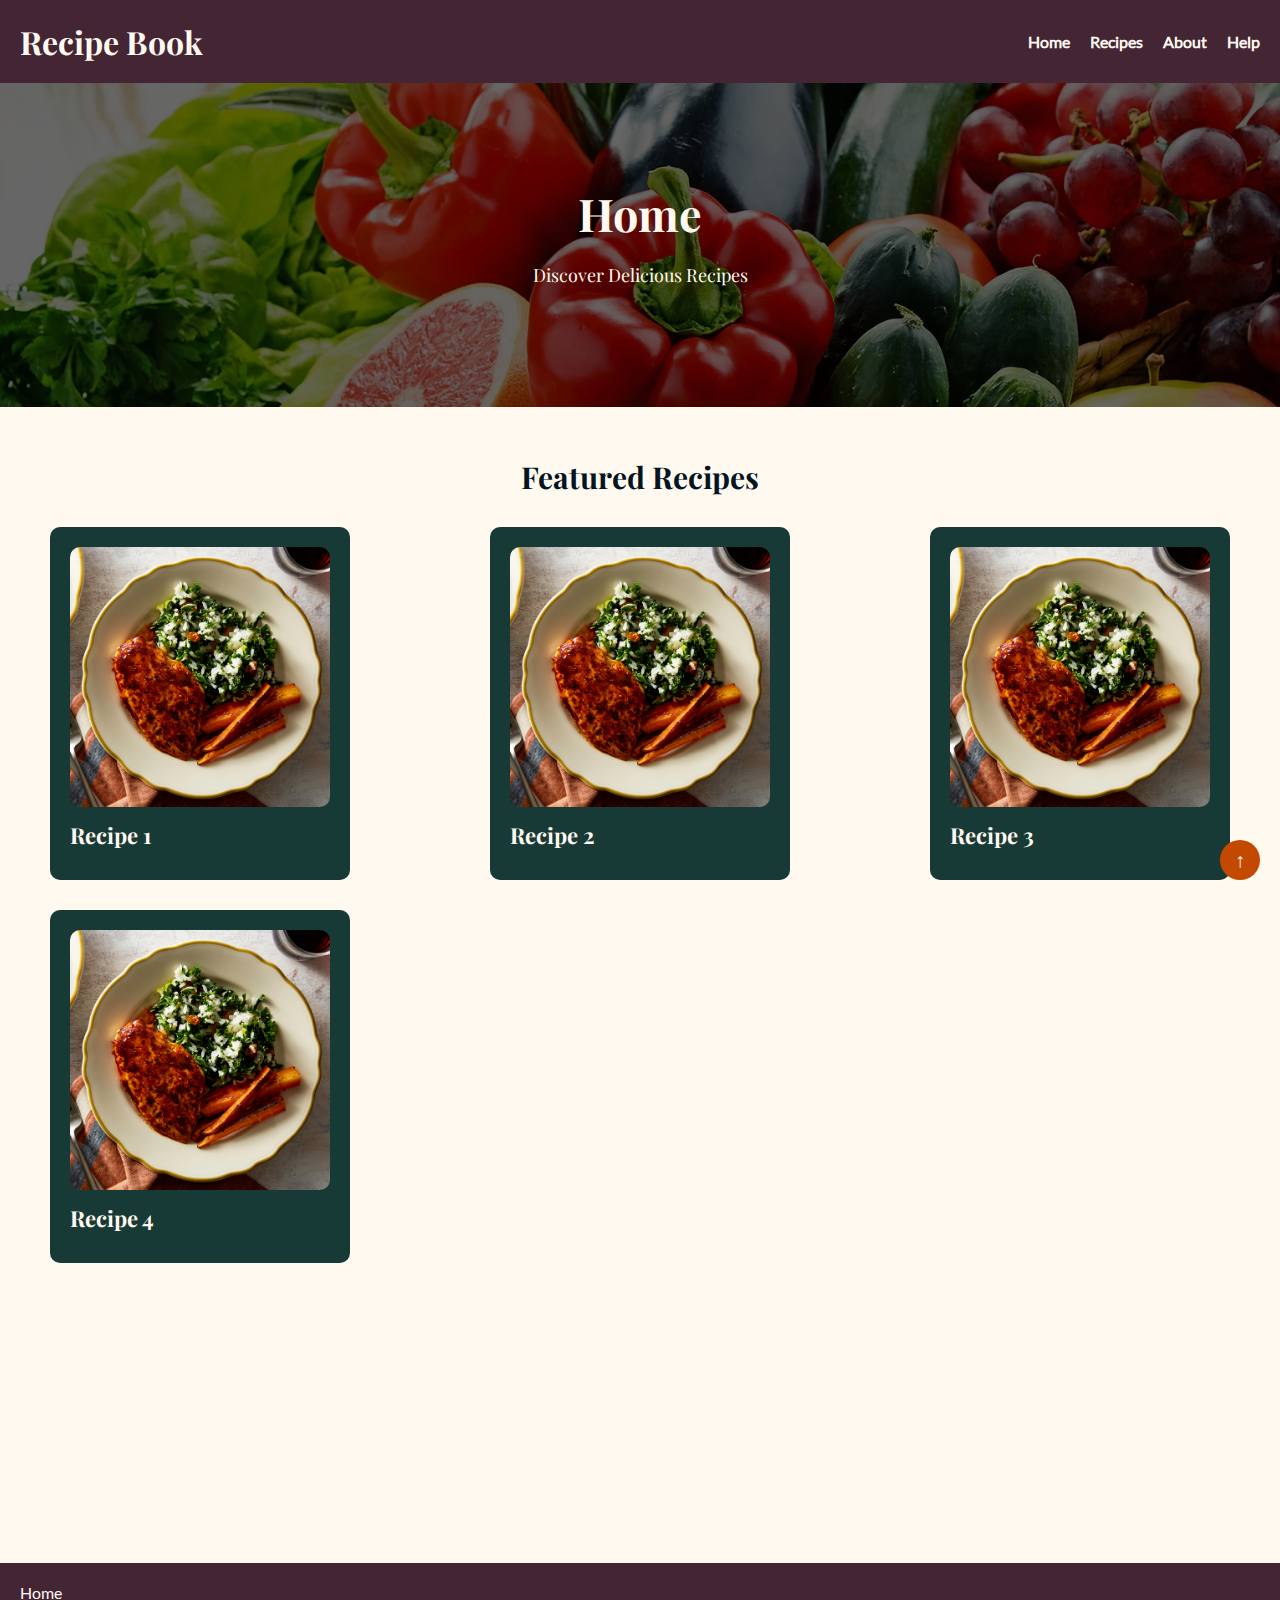
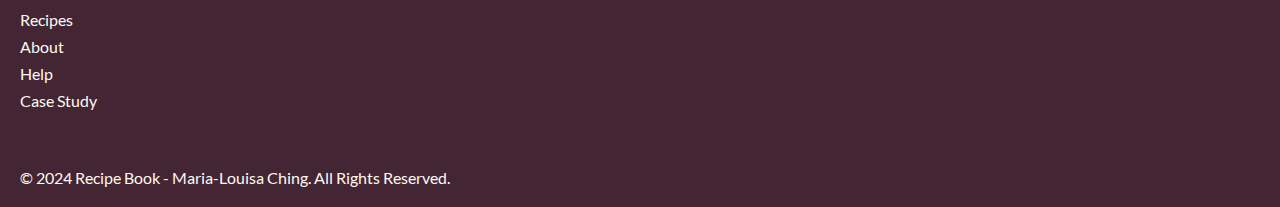
==== commit 1595613f: "Merge branch 'main' of https://github.com/mjc498/idm232-mjc498" ====
--- a/index.html
+++ b/index.html
@@ -74,6 +74,7 @@
                 <li><a href="recipes.html">Recipes</a></li>
                 <li><a href="about.html">About</a></li>
                 <li><a href="help.html">Help</a></li>
+                <li><a href="case-study.html">Case Study</a></li>
             </ul>
             <p>&copy; 2024 Recipe Book - Maria-Louisa Ching. All Rights Reserved.</p>
         </div>
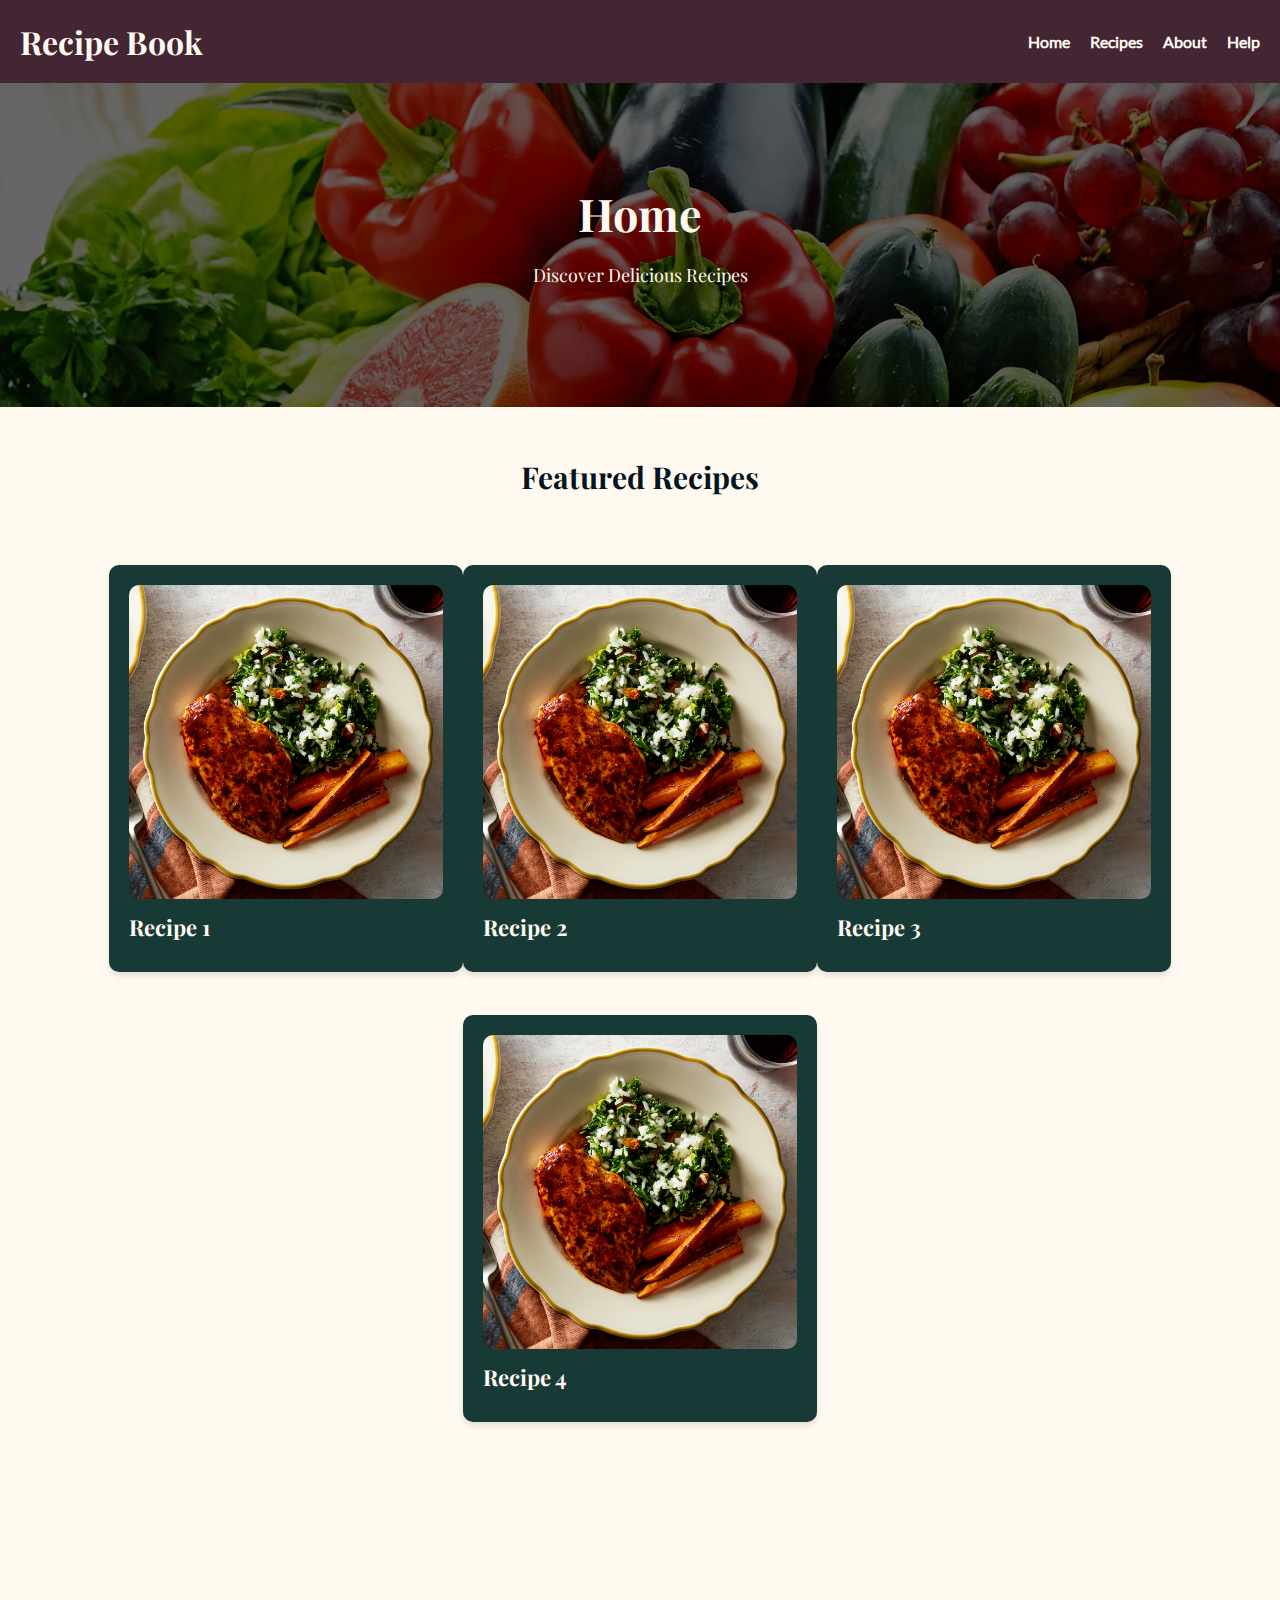
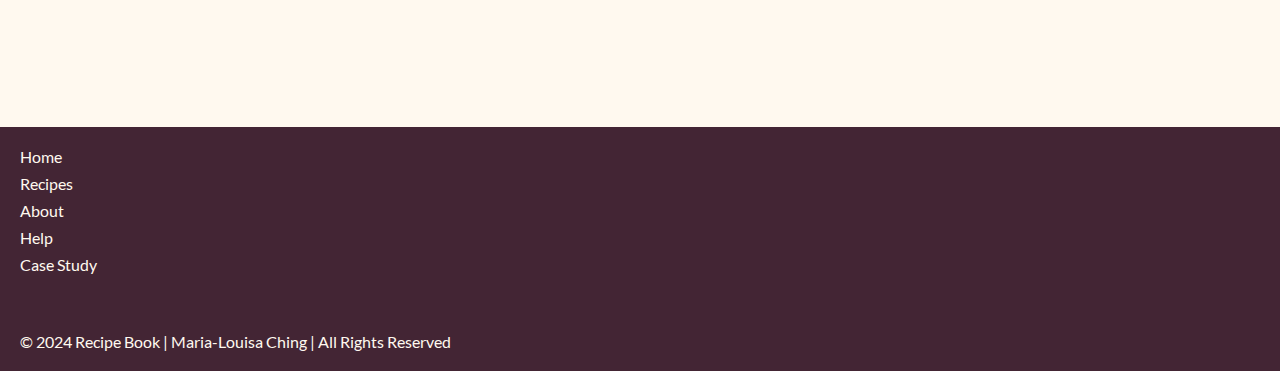
==== commit 8a60154f: "❕index" ====
--- a/index.html
+++ b/index.html
@@ -61,11 +61,6 @@
         </div>
     </section>
 
-<!-- SCROLL -->
-    <button class="scroll-top" onclick="window.scrollTo({ top: 0, behavior: 'smooth' })">
-        ↑
-    </button>
-
 <!-- FOOTER -->
     <footer>
         <div class="footer-links">
@@ -76,7 +71,7 @@
                 <li><a href="help.html">Help</a></li>
                 <li><a href="case-study.html">Case Study</a></li>
             </ul>
-            <p>&copy; 2024 Recipe Book - Maria-Louisa Ching. All Rights Reserved.</p>
+            <p>&copy; 2024 Recipe Book | Maria-Louisa Ching | All Rights Reserved</p>
         </div>
     </footer>
 
@@ -89,10 +84,6 @@
             hamburger.classList.toggle('active');
             navList.classList.toggle('active');
         });
-
-        window.addEventListener('scroll', () => {
-        document.body.classList.toggle('scrolled', window.scrollY > 100);
-        });
     </script>
 
 </body>
--- a/recipes.css
+++ b/recipes.css
@@ -40,6 +40,9 @@
     display: flex;
     justify-content: space-between;
     align-items: center;
+    position: sticky;
+    top: 0; 
+    z-index: 1000; 
 }
 
 header .logo h1 {
@@ -53,6 +56,16 @@
     list-style: none;
     display: flex;
     gap: 20px;
+    position: static;
+    top: auto;
+    right: auto;
+    width: auto; 
+    height: auto;
+    background-color: transparent; 
+    flex-direction: row; 
+    justify-content: flex-end; 
+    align-items: center;
+    margin-left: auto; 
 }
 
 nav ul li a {
@@ -75,18 +88,18 @@
 
 nav ul li a:hover::after {
     width: 100%; 
-} 
+}
 
 /* ------------------------------------------ */
 /* HAMBURGER */ 
 .hamburger {
-    display: none;
     flex-direction: column;
     gap: 5px;
     cursor: pointer;
-    z-index: 101;
-    position: relative; 
-    margin-top: 10px;
+    position: absolute;
+    right: 20px;
+    top: 30px;
+    display: none;
 }
 
 .hamburger span {
@@ -98,7 +111,7 @@
 }
 
 .hamburger.active span:nth-child(1) {
-    transform: rotate(45deg) translate(5px, 5px);
+    transform: rotate(45deg) translate(6.5px, 6.5px);
 }
 
 .hamburger.active span:nth-child(2) {
@@ -109,32 +122,335 @@
     transform: rotate(-45deg) translate(5px, -5px);
 }
 
+/* ------------------------------------------ */
+/* HERO */
+.hero {
+    background-image: url('images/hero-image.webp'); 
+    background-size: cover;
+    background-position: center;
+    background-attachment: fixed;
+    padding: 100px 20px;
+    text-align: center;
+    color: var(--primary-bg-color);
+    position: relative;
+}
+
+.hero:before {
+    content: '';
+    position: absolute;
+    top: 0;
+    left: 0;
+    width: 100%;
+    height: 100%;
+    background-color: rgba(0, 0, 0, 0.6); 
+    z-index: 1;
+}
+
+.hero-text {
+    position: relative;
+    z-index: 2;
+
+    font-size: 30px;
+    margin-bottom: 10px;
+    font-family: 'playfair-display';
+}
+
+.hero p {
+    font-size: 18px;
+    margin-bottom: 20px;
+}
+
+/* ------------------------------------------ */
+/* FOOTER */
+footer {
+    background-color: var(--header-color);
+    color: var(--primary-bg-color);
+    padding: 20px;
+    margin-top: 250px;
+}
+
+footer .footer-links {
+    display: flex;
+    flex-direction: column; 
+    align-items: flex-start; 
+}
+
+footer .footer-links ul {
+    list-style-type: none;
+    padding: 0; 
+    margin-bottom: 50px;
+}
+
+footer .footer-links li {
+    margin-bottom: 8px; 
+}
+
+footer .footer-links a {
+    color: var(--primary-bg-color);
+    text-decoration: none;
+}
+
+footer .footer-links a:hover {
+    color: var(--accent-color);
+    transition: 0.3s ease;
+}
+
+footer p {
+    margin: 0;
+}
+
+/* ------------------------------------------ */
+/* FILTERS */
+.search-bar input[type="text"] {
+    padding: 10px;
+    width: 200px;
+    border: 2px solid var(--accent-color);
+    border-radius: 5px;
+    margin-bottom: 25px;
+}
+
+.search-bar button {
+    padding: 10px 18px;
+    background-color: var(--accent-color);
+    color: var(--primary-bg-color);
+    border: none;
+    border-radius: 5px;
+    cursor: pointer;
+}
+
+.search-bar button:hover {
+    background-color: var(--header-color);
+    color: var(--accent-color);
+    transition: 0.3s ease;
+}
+
+.filters {
+    display: flex; 
+    justify-content: center; 
+    align-items: center; 
+    flex-wrap: wrap; 
+    gap: 20px; 
+}
+
+.filters label {
+    font-size: 16px; 
+}
+
+.filters select {
+    padding: 8px; 
+    border-radius: 4px; 
+    font-size: 16px;
+}
+.apply-filters-btn {
+    padding: 10px 20px;
+    background-color: var(--accent-color);
+    color: var(--primary-bg-color);
+    font-family: 'lato';
+    font-size: 16px;
+    font-weight: bold;
+    border: none;
+    border-radius: 5px;
+    cursor: pointer;
+    transition: background-color 0.3s ease, transform 0.3s ease;
+}
+
+.apply-filters-btn:hover {
+    background-color: var(--header-color);
+    color: var(--accent-color);
+}
+
+.apply-filters-btn:active {
+    transform: translateY(1px) scale(0.98);
+    background-color: var(--secondary-bg-color);
+    color: var(--primary-bg-color);
+}
+
+/* ------------------------------------------ */
+/* DEFAULT */
+.featured-recipes {
+    padding: 50px;
+    text-align: center;
+}
+
+.featured-recipes h2 {
+    font-size: 30px;
+    margin-bottom: 30px;
+    font-family: 'playfair-display';
+}
+
+/* RECIPES */
+.recipe-grid {
+    display: flex;
+    justify-content: center;
+    align-items: center;
+    flex-wrap: wrap; 
+    min-height: 100vh; 
+}
+
+.recipe-card {
+    background-color: var(--secondary-bg-color);
+    padding: 20px;
+    border-radius: 10px;
+    color: var(--primary-bg-color);
+    width: 30%;
+    transition: transform 0.3s;
+    text-align: left;
+    margin-top: 32px;
+    box-shadow: 0 4px 6px rgba(0, 0, 0, 0.1); 
+}
+
+.recipe-card:hover {
+    transform: translateY(-10px) scale(1.02);
+    box-shadow: 0 4px 10px rgba(0, 0, 0, 0.15);
+}
+
+.recipe-card a {
+    text-decoration: none;
+    color: var(--primary-bg-color);
+}
+
+.recipe-card a:hover {
+    color: var(--accent-color);
+}
+
+.recipe-card p {
+    font-size: 16px;
+    line-height: 1.6;
+}
+
+.recipe-card h3 {
+    font-family: 'playfair-display';
+    font-size: 22px;
+    margin-bottom: 10px;
+}
+
+.recipe-card img {
+    width: 100%;
+    height: auto;
+    border-radius: 10px;
+    margin-bottom: 10px;
+}
+
+/* ------------------------------------------ */
+/* RECIPE DETAIL*/
+.single-recipe {
+    padding: 50px;
+    background-color: var(--primary-bg-color);
+}
+
+.recipe-header h2 {
+    font-size: 36px;
+    color: var(--header-color);
+    font-family: 'playfair-display';
+    text-align: center;
+    margin-bottom: 20px;
+}
+
+.recipe-image img {
+    width: 100%;
+    height: auto;
+    border-radius: 10px;
+    margin-bottom: 30px;
+    max-width: 300px; 
+    display: block;
+    margin-left: auto;
+    margin-right: auto;
+}
+
+.ingredients-section,
+.instructions-section {
+    background-color: var(--secondary-bg-color);
+    padding: 20px;
+    border-radius: 10px;
+    margin-bottom: 30px;
+}
+
+.ingredients-section h3,
+.instructions-section h3 {
+    font-size: 28px;
+    margin-bottom: 15px;
+    font-family: 'playfair-display';
+    color: var(--primary-bg-color);
+}
+
+.ingredients-section ul {
+    list-style: none;
+    padding: 0;
+}
+
+.ingredients-section li {
+    font-size: 18px;
+    margin-bottom: 10px;
+    color: var(--primary-bg-color);
+}
+
+.ingredients-section input[type="checkbox"] {
+    margin-right: 10px;
+}
+
+.instructions-section ol {
+    padding-left: 20px;
+    font-size: 18px;
+    color: var(--primary-bg-color);
+}
+
+.instructions-section li {
+    margin-bottom: 15px;
+}
+
+/* ------------------------------------------ */
+/* ABOUT */
+h2 {
+    font-family: 'playfair-display';
+    margin-bottom: 20px;
+}
+
+.about-intro {
+    padding: 50px 10px;
+}
+
+/* ------------------------------------------ */
+/* HELP */
+.help-section {
+    padding: 20px 10px; 
+    margin-bottom: 100px;
+    border-radius: 10px; 
+    box-shadow: 0 2px 10px rgba(0, 0, 0, 0.1);
+    background-color: white;
+    margin: 80px;
+}
+
+.help-section h2,
+.help-section h3 {
+    color: var(--header-color); 
+    font-family: 'playfair-display';
+}
+
+.help-section p,
+.help-section ul {
+    margin-bottom: 20px; 
+    list-style-type: none; 
+}
+
+/* ------------------------------------------ */
+/* RESPONSIVENESS - TABLET */ 
 @media (max-width: 768px) {
     nav ul {
         position: fixed;
         top: 0;
-        right: -100%; 
+        right: -100%;
         width: 100%;
         height: 100%;
         background-color: var(--header-color);
-        display: flex;
         flex-direction: column;
         justify-content: center;
         align-items: center;
         gap: 20px;
-        transition: right 0.4s ease; 
-        z-index: 100;
+        transition: right 0.4s ease;
     }
 
     nav ul.active {
         right: 0; 
-    }
-
-    .hamburger {
-        display: flex;
-        position: absolute;
-        right: 20px;
-        top: 20px;
     }
 
     nav ul li {
@@ -162,490 +478,45 @@
         background-color: var(--accent-color);
         border-color: white; 
     }
-}
-
-/* ------------------------------------------ */
-/* FOOTER */
-footer {
-    background-color: var(--header-color);
-    color: var(--primary-bg-color);
-    padding: 20px;
-    margin-top: 250px;
-}
-
-footer .footer-links {
-    display: flex;
-    flex-direction: column; 
-    align-items: flex-start; 
-}
-
-footer .footer-links ul {
-    list-style-type: none;
-    padding: 0; 
-    margin-bottom: 50px;
-}
-
-footer .footer-links li {
-    margin-bottom: 8px; 
-}
-
-footer .footer-links a {
-    color: var(--primary-bg-color);
-    text-decoration: none;
-}
-
-footer .footer-links a:hover {
-    color: var(--accent-color);
-    transition: 0.3s ease;
-}
-
-footer p {
-    margin: 0;
-}
-
-.recipe-card a {
-    text-decoration: none;
-    color: var(--primary-bg-color);
-}
-
-.recipe-card a:hover {
-    color: var(--accent-color);
-}
-
-/* HOME */
-.hero {
-    background-image: url('images/hero-image.webp'); 
-    background-size: cover;
-    background-position: center;
-    background-attachment: fixed;
-    padding: 100px 20px;
-    text-align: center;
-    color: var(--primary-bg-color);
-    position: relative;
-}
-
-.hero:before {
-    content: '';
-    position: absolute;
-    top: 0;
-    left: 0;
-    width: 100%;
-    height: 100%;
-    background-color: rgba(0, 0, 0, 0.6); 
-    z-index: 1;
-}
-
-.hero-text {
-    position: relative;
-    z-index: 2;
-
-    font-size: 30px;
-    margin-bottom: 10px;
-    font-family: 'playfair-display';
-}
-
-.hero p {
-    font-size: 18px;
-    margin-bottom: 20px;
-}
-
-.recipe-grid {
-    display: flex;
-    flex-direction: row; 
-    justify-content: center;
-    gap: 20px;
-    flex-wrap: wrap; 
-}
-
-.recipe-card {
-    background-color: var(--secondary-bg-color);
-    padding: 20px;
-    border-radius: 10px;
-    color: var(--primary-bg-color);
-    width: 30%;
-    max-width: 300px; 
-    transition: transform 0.3s;
-    text-align: center;
-}
-
-.recipe-card img {
-    width: 100%;
-    height: auto;
-    border-radius: 10px;
-    margin-bottom: 10px;
-}
-
-@media (max-width: 768px) {
-    nav ul {
+
+    header {
         flex-direction: column;
-        gap: 10px;
+        align-items: flex-start;
+    }
+
+    .hamburger {
+        display: flex;
+    }
+
+    .hero {
+        padding: 50px 20px;
+    }
+
+    .hero-text {
+        font-size: 24px;
+    }
+
+    .hero p {
+        font-size: 16px;
+    }
+
+    .featured-recipes h2 {
+        font-size: 28px;
+    }
+
+    .search-bar input[type="text"] {
+        width: 50%;
     }
 
     .recipe-grid {
         flex-direction: column;
-        align-items: center; 
+        align-items: center;
     }
     
     .recipe-card {
         width: 80%;
-        margin-bottom: 20px;
-    }
-
-    header {
-        flex-direction: column;
-        align-items: flex-start;
-    }
-
-    .hero {
-        padding: 50px 20px;
-    }
-
-    .hero-text {
-        font-size: 24px;
-    }
-
-    .hero p {
-        font-size: 16px;
-    }
-
-    .featured-recipes h2 {
-        font-size: 28px;
-    }
-
-    .search-bar input[type="text"] {
-        width: 50%;
-    }
-}
-
-@media (max-width: 480px) {
-    .recipe-grid {
-        flex-direction: column;
-        align-items: center;
-    }
-
-    .recipe-card {
-        width: 90%;
-        margin-bottom: 20px; 
-    }
-
-
-    header {
-        flex-direction: column;
-        align-items: center;
-    }
-
-    nav ul {
-        flex-direction: column;
-        gap: 10px;
-        align-items: center;
-    }
-
-    .hero {
-        padding: 30px 10px;
-    }
-
-    .hero-text {
-        font-size: 20px;
-    }
-
-    .hero p {
-        font-size: 14px;
-    }
-
-    .featured-recipes h2 {
-        font-size: 24px;
-    }
-}
-
-/* ------------------------------------------ */
-/* RECIPES */
-.search-bar input[type="text"] {
-    padding: 10px;
-    width: 200px;
-    border: 2px solid var(--accent-color);
-    border-radius: 5px;
-    margin-bottom: 25px;
-}
-
-.search-bar button {
-    padding: 10px 18px;
-    background-color: var(--accent-color);
-    color: var(--primary-bg-color);
-    border: none;
-    border-radius: 5px;
-    cursor: pointer;
-}
-
-.search-bar button:hover {
-    background-color: var(--header-color);
-    color: var(--accent-color);
-    transition: 0.3s ease;
-}
-
-.featured-recipes {
-    padding: 50px;
-    text-align: center;
-}
-
-.featured-recipes h2 {
-    font-size: 30px;
-    margin-bottom: 30px;
-    font-family: 'playfair-display';
-}
-
-.recipe-listing {
-    padding: 50px;
-    text-align: center;
-}
-
-.recipe-listing h2 {
-    font-size: 30px;
-    margin-bottom: 40px;
-    color: var(--header-color);
-}
-
-.recipe-grid {
-    display: flex;
-    justify-content: space-between;
-    gap: 30px;
-    flex-wrap: wrap;
-}
-
-.recipe-card {
-    background-color: var(--secondary-bg-color);
-    padding: 20px;
-    border-radius: 10px;
-    color: var(--primary-bg-color);
-    width: 30%;
-    transition: transform 0.3s;
-    text-align: left;
-}
-
-.recipe-card:hover {
-    transform: translateY(-10px) scale(1.02);
-    box-shadow: 0 4px 10px rgba(0, 0, 0, 0.15);
-}
-
-.recipe-card img {
-    width: 100%;
-    height: auto;
-    border-radius: 10px;
-    margin-bottom: 10px;
-}
-
-.recipe-card h3 {
-    font-family: 'playfair-display';
-    font-size: 22px;
-    margin-bottom: 10px;
-}
-
-.recipe-card p {
-    font-size: 16px;
-    line-height: 1.6;
-}
-
-.filters {
-    display: flex;
-    flex-direction: row;
-    margin-bottom: 20px;
-    justify-content: space-between;
-}
-
-.filters label {
-    margin-top: 10px;
-    font-family: 'lato';
-    margin-bottom: 10px;
-}
-
-.filters select {
-    padding: 10px;
-    border: 1px solid var(--secondary-bg-color);
-    border-radius: 4px;
-}
-
-.pages {
-    display: flex;
-    justify-content: center;
-    margin-top: 50px;
-}
-
-.pages a {
-    color: var(--primary-font-color);
-    text-decoration: none;
-    padding: 10px 20px;
-    margin: 0 5px;
-    border: 1px solid var(--primary-font-color);
-    border-radius: 5px;
-    transition: background-color 0.3s;
-}
-
-.pages a:hover {
-    background-color: var(--accent-color);
-    color: var(--primary-bg-color);
-}
-
-/* ------------------------------------------ */
-/* ERROR */ 
-.error-page {
-    text-align: center;
-    padding: 50px;
-    border-radius: 10px;
-    color: var(--secondary-bg-color);
-    margin-top: 180px;
-    width: auto;
-}
-
-.error-page h1 {
-    font-size: 36px;
-    font-family: 'playfair-display', serif;
-    margin-bottom: 20px;
-}
-
-.error-page p {
-    font-size: 18px;
-    margin-bottom: 30px;
-    line-height: 1.6;
-}
-
-.error-page a {
-    padding: 12px 25px;
-    background-color: var(--accent-color);
-    color: var(--primary-bg-color);
-    text-decoration: none;
-    border-radius: 5px;
-    transition: background-color 0.3s ease;
-}
-
-.error-page a:hover {
-    background-color: var(--primary-bg-color);
-    color: var(--accent-color);
-}
-
-.search-bar a {
-    text-decoration: none;
-}
-
-/* ------------------------------------------ */
-/* ABOUT */
-h2 {
-    font-family: 'playfair-display';
-    margin-bottom: 20px;
-}
-
-.about-intro {
-    padding: 50px 10px;
-}
-
-.contact-form {
-    padding: 10px;
-}
-
-.contact-form form {
-    display: flex;
-    flex-direction: column;
-    align-items: center; 
-    padding-bottom: 100px;  
-}
-
-.contact-form label {
-    margin: 10px 0;
-}
-
-.contact-form input,
-.contact-form textarea {
-    width: 100%;
-    max-width: 300px; 
-    padding: 10px;
-    margin-bottom: 20px; 
-    border-radius: 5px;
-    border: 1px solid var(--accent-color); 
-}
-
-.contact-form button {
-    padding: 10px 20px;
-    background-color: var(--accent-color);
-    color: var(--primary-bg-color);
-    border: none;
-    border-radius: 5px;
-    cursor: pointer;
-    transition: 0.3s ease;  
-}
-
-.contact-form button:hover {
-    background-color: var(--primary-bg-color);
-    color: var(--accent-color);
-    transition: 0.3s ease;
-    border: 3px solid var(--accent-color)
-}
-
-/* ------------------------------------------ */
-/* SINGLE RECIPE */
-.single-recipe {
-    padding: 50px;
-    background-color: var(--primary-bg-color);
-}
-
-.recipe-header h2 {
-    font-size: 36px;
-    color: var(--header-color);
-    font-family: 'playfair-display';
-    text-align: center;
-    margin-bottom: 20px;
-}
-
-.recipe-image img {
-    width: 100%;
-    height: auto;
-    border-radius: 10px;
-    margin-bottom: 30px;
-    max-width: 300px; 
-    display: block;
-    margin-left: auto;
-    margin-right: auto;
-}
-
-.ingredients-section h3,
-.instructions-section h3 {
-    font-size: 28px;
-    margin-bottom: 15px;
-    font-family: 'playfair-display';
-    color: var(--primary-bg-color);
-}
-
-.ingredients-section,
-.instructions-section {
-    background-color: var(--secondary-bg-color);
-    padding: 20px;
-    border-radius: 10px;
-    margin-bottom: 30px;
-}
-
-.ingredients-section ul {
-    list-style: none;
-    padding: 0;
-}
-
-.ingredients-section li {
-    font-size: 18px;
-    margin-bottom: 10px;
-    color: var(--primary-bg-color);
-}
-
-.ingredients-section input[type="checkbox"] {
-    margin-right: 10px;
-}
-
-.instructions-section ol {
-    padding-left: 20px;
-    font-size: 18px;
-    color: var(--primary-bg-color);
-}
-
-.instructions-section li {
-    margin-bottom: 15px;
-}
-
-@media (max-width: 768px) {
+    }
+
     .recipe-image img {
         width: 100%;
         max-width: 100%; 
@@ -653,58 +524,34 @@
 }
 
 /* ------------------------------------------ */
-/* HELP */
-.help-section {
-    padding: 20px 10px; 
-    margin-bottom: 100px;
-    border-radius: 10px; 
-    box-shadow: 0 2px 10px rgba(0, 0, 0, 0.1);
-    background-color: white;
-    margin: 80px;
-}
-
-.help-section h2,
-.help-section h3 {
-    color: var(--header-color); 
-    font-family: 'playfair-display';
-}
-
-.help-section p,
-.help-section ul {
-    margin-bottom: 20px; 
-    list-style-type: none; 
-}
-
-/* SCROLL */
-.scroll-top {
-    position: fixed;
-    bottom: 20px;
-    right: 20px;
-    display: none;
-    width: 40px; 
-    height: 40px; 
-    background-color: var(--accent-color);
-    color: var(--primary-bg-color);
-    border: none;
-    border-radius: 50%;
-    cursor: pointer;
-    font-size: 20px;
-        display: flex;
-    align-items: center;
-    justify-content: center;
-}
-
-body.scrolled .scroll-top {
-    display: block;
-}
-
-/* PAGES */
-.pages a {
-    transition: transform 0.2s ease, background-color 0.3s ease;
-}
-
-.pages a:hover {
-    background-color: var(--accent-color);
-    color: var(--primary-bg-color);
-    transform: scale(1.1);
+/* RESPONSIVENESS - MOBILE */ 
+@media (max-width: 480px) {
+    nav ul {
+        gap: 10px;
+    }
+
+    header {
+        align-items: center;
+    }
+
+    .hero {
+        padding: 30px 10px;
+    }
+
+    .hero-text {
+        font-size: 20px;
+    }
+
+    .hero p {
+        font-size: 14px;
+    }
+
+    .featured-recipes h2 {
+        font-size: 24px;
+    }
+
+    .recipe-card {
+        width: 90%;
+    }
+
 }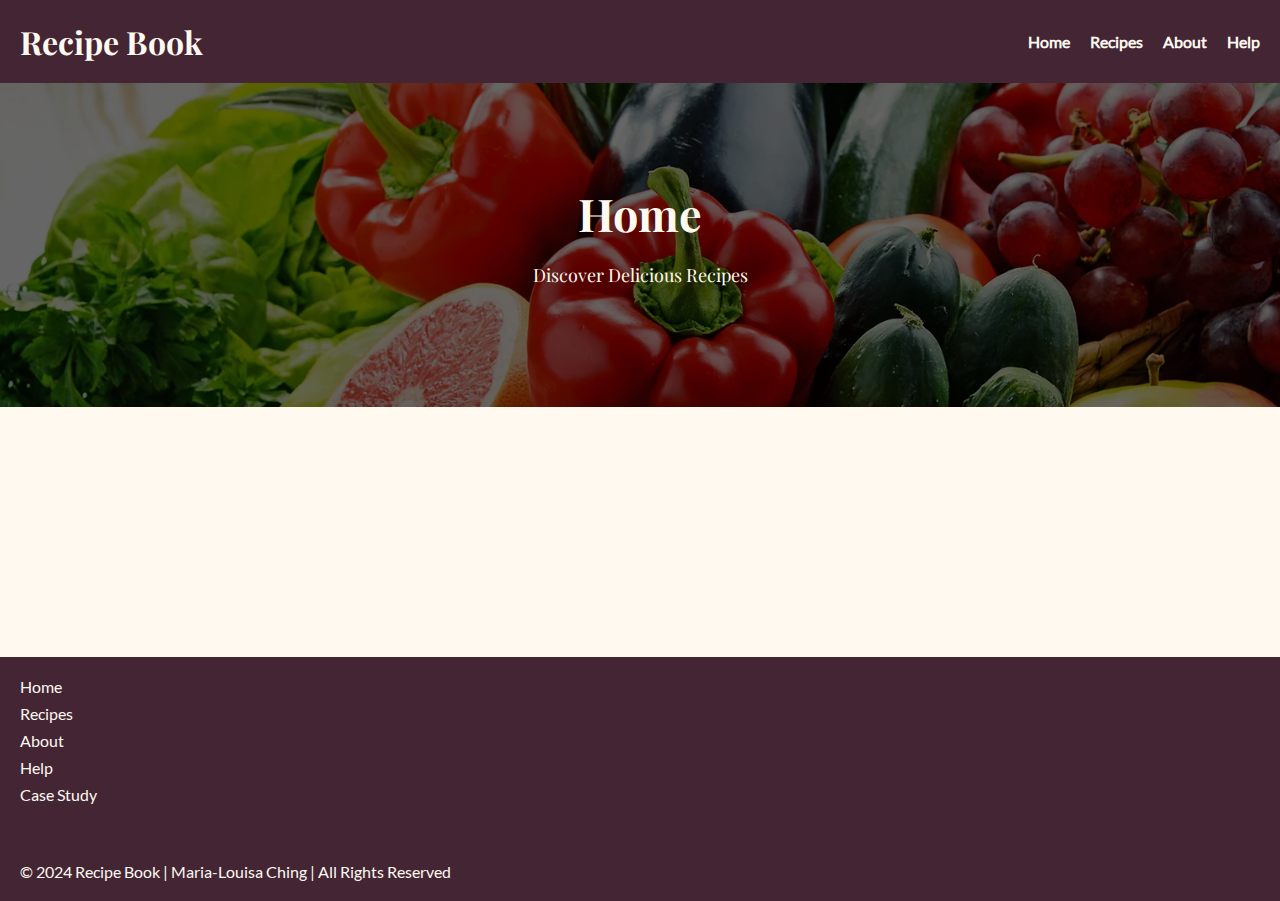
==== commit c5e0e35a: "❕images" ====
--- a/index.html
+++ b/index.html
@@ -15,8 +15,8 @@
         </div>
         <nav>
             <ul id="nav-list">
-                <li><a href="index.html">Home</a></li>
-                <li><a href="recipes.html">Recipes</a></li>
+                <li><a href="index.php">Home</a></li>
+                <li><a href="recipes.php">Recipes</a></li>
                 <li><a href="about.html">About</a></li>
                 <li><a href="help.html">Help</a></li>
             </ul>
@@ -38,35 +38,12 @@
         </div>
     </section>
 
-<!-- RECIPES -->
-    <section class="featured-recipes">
-        <h2>Featured Recipes</h2>
-        <div class="recipe-grid">
-            <div class="recipe-card"><a href="recipe-detail.html">
-                <img src="images/recipe-01.jpg" alt="Recipe 1">
-                <h3>Recipe 1</h3></a>
-            </div>
-            <div class="recipe-card"><a href="recipe-detail.html">
-                <img src="images/recipe-01.jpg" alt="Recipe 2">
-                <h3>Recipe 2</h3></a>
-            </div>
-            <div class="recipe-card"><a href="recipe-detail.html">
-                <img src="images/recipe-01.jpg" alt="Recipe 3">
-                <h3>Recipe 3</h3></a>
-            </div>
-            <div class="recipe-card"><a href="recipe-detail.html">
-                <img src="images/recipe-01.jpg" alt="Recipe 3">
-                <h3>Recipe 4</h3></a>
-            </div>
-        </div>
-    </section>
-
 <!-- FOOTER -->
     <footer>
         <div class="footer-links">
             <ul>
-                <li><a href="index.html">Home</a></li>
-                <li><a href="recipes.html">Recipes</a></li>
+                <li><a href="index.php">Home</a></li>
+                <li><a href="recipes.php">Recipes</a></li>
                 <li><a href="about.html">About</a></li>
                 <li><a href="help.html">Help</a></li>
                 <li><a href="case-study.html">Case Study</a></li>
--- a/recipes.css
+++ b/recipes.css
@@ -281,10 +281,10 @@
 /* RECIPES */
 .recipe-grid {
     display: flex;
-    justify-content: center;
-    align-items: center;
     flex-wrap: wrap; 
-    min-height: 100vh; 
+    justify-content: space-between; 
+    gap: 20px; 
+    padding: 20px; 
 }
 
 .recipe-card {
@@ -292,11 +292,11 @@
     padding: 20px;
     border-radius: 10px;
     color: var(--primary-bg-color);
-    width: 30%;
+    width: calc(33.33% - 20px); 
     transition: transform 0.3s;
     text-align: left;
-    margin-top: 32px;
-    box-shadow: 0 4px 6px rgba(0, 0, 0, 0.1); 
+    margin: 0; 
+    box-shadow: 0 4px 6px rgba(0, 0, 0, 0.1);
 }
 
 .recipe-card:hover {
@@ -396,6 +396,21 @@
 
 .instructions-section li {
     margin-bottom: 15px;
+}
+
+.view-recipe-link {
+    display: inline-block;
+    margin-top: 10px;
+    padding: 8px 12px;
+    background-color: #f57c00;
+    color: #fff;
+    text-decoration: none;
+    border-radius: 4px;
+    transition: background-color 0.3s ease;
+}
+
+.view-recipe-link:hover {
+    background-color: #e64a19;
 }
 
 /* ------------------------------------------ */
@@ -511,10 +526,11 @@
     .recipe-grid {
         flex-direction: column;
         align-items: center;
+        gap: 20px;
     }
     
     .recipe-card {
-        width: 80%;
+        width: 100%;
     }
 
     .recipe-image img {
